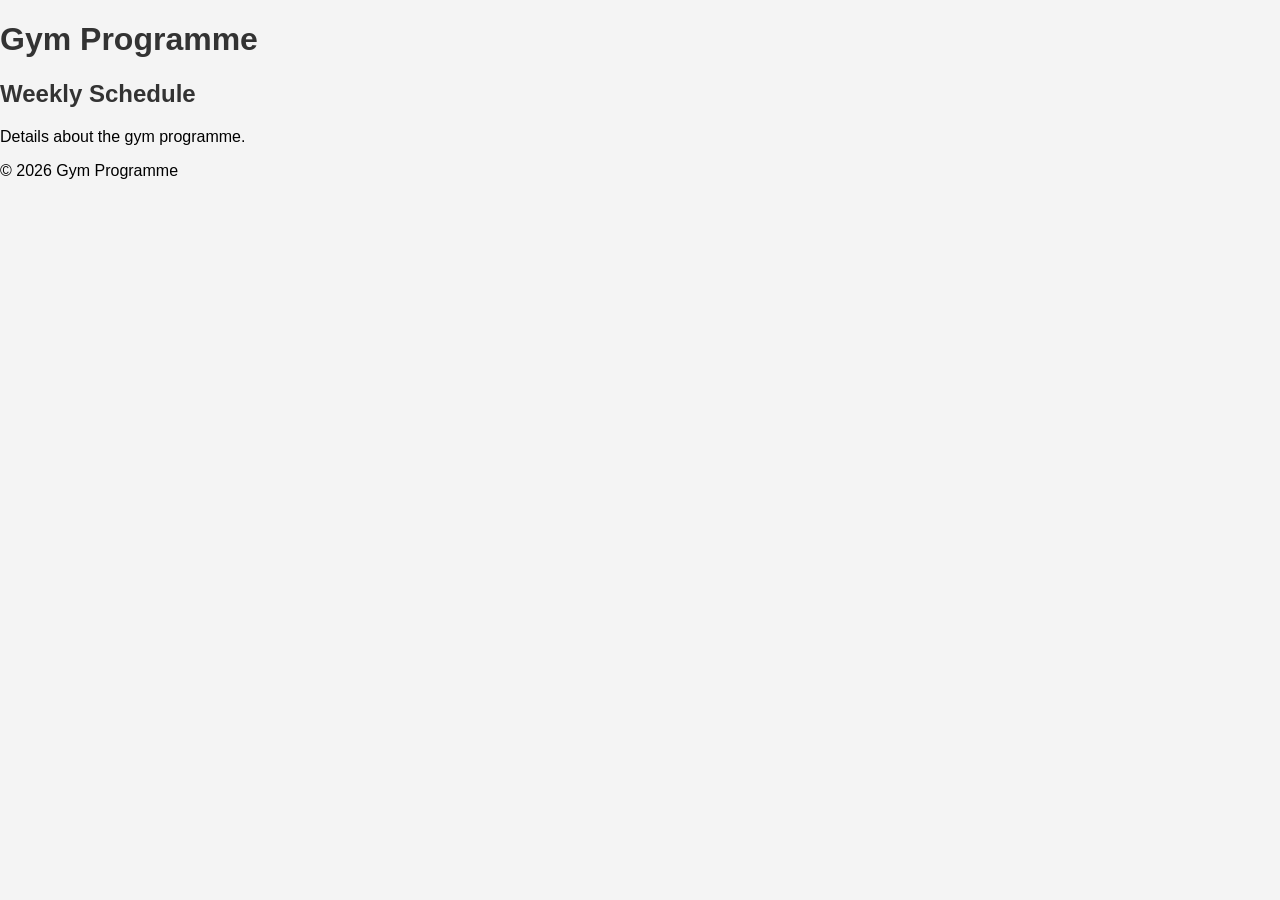
==== gym/index.html @ 6e9e3aa2 "Initial commit: GitHub Pages scaffold with project structure" ====
<!DOCTYPE html>
<html lang="en">
<head>
    <meta charset="UTF-8">
    <meta name="viewport" content="width=device-width, initial-scale=1.0">
    <link rel="stylesheet" href="../assets/shared.css">
    <title>Gym Programme</title>
</head>
<body>
    <header>
        <h1>Gym Programme</h1>
    </header>
    <main>
        <section>
            <h2>Weekly Schedule</h2>
            <p>Details about the gym programme.</p>
        </section>
    </main>
    <footer>
        <p>© 2026 Gym Programme</p>
    </footer>
</body>
</html>
---- assets/shared.css ----
/* Shared Styles */
body {
    font-family: Arial, sans-serif;
    margin: 0;
    padding: 0;
    background-color: #f4f4f4;
}

h1, h2 {
    color: #333;
}

.gallery {
    display: flex;
    flex-wrap: wrap;
}
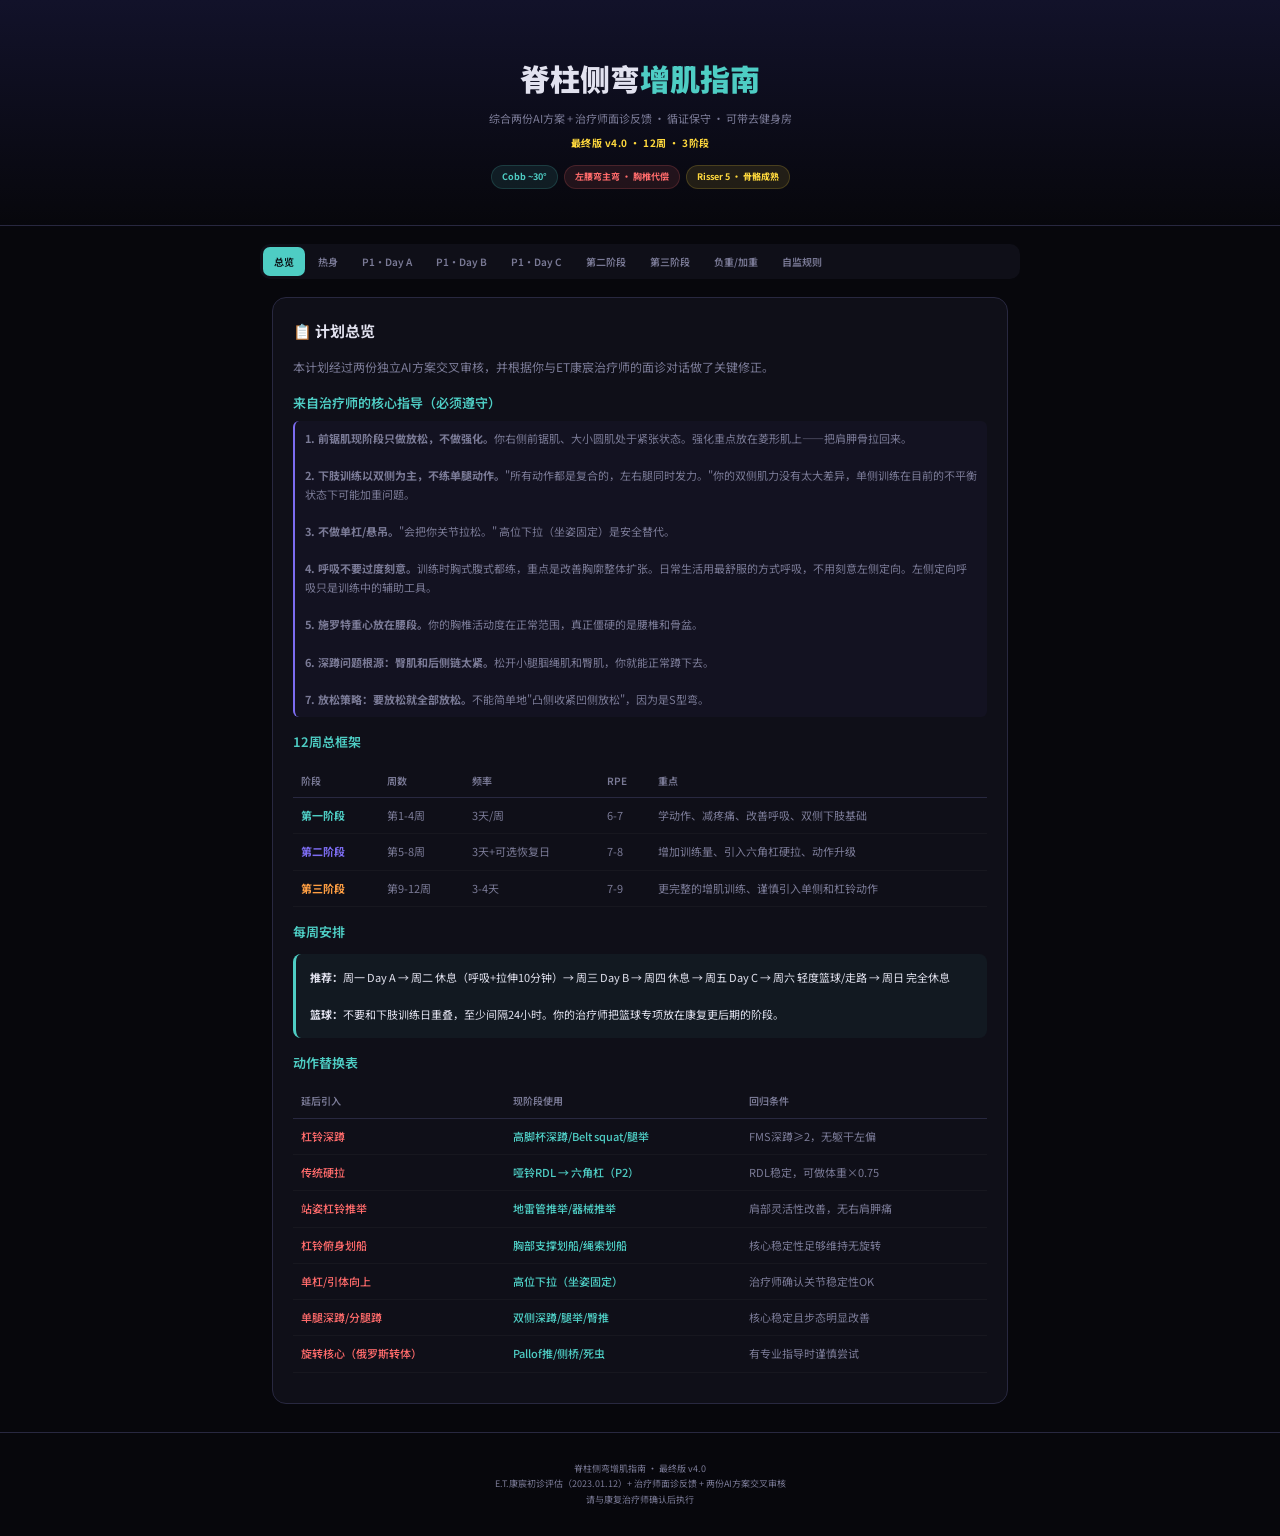
==== commit 80e1b078: "feat: gym and tokyo love story page" ====
--- a/gym/index.html
+++ b/gym/index.html
@@ -1,23 +1,868 @@
 <!DOCTYPE html>
-<html lang="en">
+<html lang="zh-CN">
 <head>
-    <meta charset="UTF-8">
-    <meta name="viewport" content="width=device-width, initial-scale=1.0">
-    <link rel="stylesheet" href="../assets/shared.css">
-    <title>Gym Programme</title>
+<meta charset="UTF-8">
+<meta name="viewport" content="width=device-width, initial-scale=1.0, user-scalable=yes">
+<title>脊柱侧弯增肌指南 v4</title>
+<style>
+@import url('https://fonts.googleapis.com/css2?family=Noto+Sans+SC:wght@300;400;500;600;700;900&family=JetBrains+Mono:wght@400;700&display=swap');
+:root{--bg:#07070c;--s1:#0f0f18;--s2:#171724;--s3:#1e1e30;--bd:#282840;--tx:#e2e2ef;--dm:#7a7a96;--ac:#4ecdc4;--r:#ff6b6b;--y:#ffd93d;--p:#7c6cf0;--o:#ff9f43;--g:#2ecc71}
+*{margin:0;padding:0;box-sizing:border-box}
+body{font-family:'Noto Sans SC',sans-serif;background:var(--bg);color:var(--tx);line-height:1.75;-webkit-text-size-adjust:100%}
+/* hero */
+.hero{padding:52px 20px 36px;text-align:center;background:linear-gradient(180deg,#12122a,var(--bg));border-bottom:1px solid var(--bd)}
+.hero h1{font-size:clamp(20px,5vw,30px);font-weight:900}.hero h1 em{font-style:normal;color:var(--ac)}
+.hero .sub{font-size:11px;color:var(--dm);margin-top:4px}
+.hero .ver{font-size:10px;color:var(--y);margin-top:6px;font-weight:700;letter-spacing:.5px}
+.brow{display:flex;justify-content:center;gap:6px;margin-top:14px;flex-wrap:wrap}
+.b{padding:3px 10px;border-radius:14px;font-size:9px;font-weight:700}
+.b.t{background:rgba(78,205,196,.1);color:var(--ac);border:1px solid rgba(78,205,196,.18)}
+.b.r{background:rgba(255,107,107,.1);color:var(--r);border:1px solid rgba(255,107,107,.18)}
+.b.y{background:rgba(255,217,61,.1);color:var(--y);border:1px solid rgba(255,217,61,.18)}
+/* nav */
+.nav{display:flex;overflow-x:auto;background:var(--s1);border-radius:10px;padding:3px;margin:18px auto;max-width:760px;gap:2px;-webkit-overflow-scrolling:touch}
+.nav::-webkit-scrollbar{display:none}
+.nb{flex-shrink:0;padding:7px 11px;border:none;background:0;color:var(--dm);font-family:inherit;font-size:10px;font-weight:600;cursor:pointer;border-radius:7px;transition:.15s;white-space:nowrap}
+.nb:hover{color:var(--tx)}.nb.on{background:var(--ac);color:var(--bg)}
+.tp{display:none}.tp.on{display:block}
+.ct{max-width:760px;margin:0 auto;padding:0 12px}
+/* card */
+.cd{background:var(--s1);border:1px solid var(--bd);border-radius:14px;padding:20px;margin-bottom:14px}
+.cd h2{font-size:15px;font-weight:700;margin-bottom:12px;display:flex;align-items:center;gap:6px}
+.cd h3{font-size:13px;font-weight:600;color:var(--ac);margin:14px 0 6px}
+.cd p,.cd li{font-size:12px;color:var(--dm);line-height:1.8}
+.cd ul{padding-left:18px}.cd li{margin-bottom:4px}
+/* exercise */
+.ex{background:var(--s2);border:1px solid var(--bd);border-radius:10px;padding:14px;margin-bottom:10px}
+.ex:hover{border-color:rgba(78,205,196,.25)}
+.et{display:flex;justify-content:space-between;align-items:flex-start;gap:8px}
+.en{font-size:13px;font-weight:700;color:var(--tx)}
+.er{font-family:'JetBrains Mono',monospace;font-size:10px;color:var(--ac);white-space:nowrap;flex-shrink:0}
+.em{display:flex;gap:6px;margin-top:5px;flex-wrap:wrap}
+.mp{font-size:8px;padding:2px 6px;border-radius:4px;font-weight:700}
+.mp.rest{background:rgba(255,159,67,.1);color:var(--o)}
+.mp.tempo{background:rgba(124,108,240,.1);color:var(--p)}
+.mp.tag{background:rgba(78,205,196,.08);color:var(--ac)}
+.mp.rpe{background:rgba(46,204,113,.1);color:var(--g)}
+.mp.warn{background:rgba(255,107,107,.08);color:var(--r)}
+.eh{margin-top:8px;font-size:11px;color:var(--dm);line-height:1.75}
+.eh strong{color:var(--tx);font-weight:600}
+.cue{margin-top:6px;padding:8px 10px;background:rgba(78,205,196,.04);border-radius:6px;font-size:11px;color:var(--dm);line-height:1.7;border-left:2px solid var(--ac)}
+.stop{margin-top:6px;padding:8px 10px;background:rgba(255,107,107,.04);border-radius:6px;font-size:11px;color:var(--dm);line-height:1.7;border-left:2px solid var(--r)}
+.therapist{margin-top:6px;padding:8px 10px;background:rgba(124,108,240,.04);border-radius:6px;font-size:11px;color:var(--dm);line-height:1.7;border-left:2px solid var(--p)}
+/* callout */
+.co{padding:14px;border-radius:8px;margin:10px 0;font-size:11px;line-height:1.7}
+.co.i{background:rgba(78,205,196,.05);border-left:3px solid var(--ac)}
+.co.w{background:rgba(255,107,107,.05);border-left:3px solid var(--r)}
+.co.t{background:rgba(255,217,61,.05);border-left:3px solid var(--y)}
+.co.f{background:rgba(124,108,240,.05);border-left:3px solid var(--p)}
+.co strong{color:var(--tx)}
+/* phase pill */
+.ph{display:inline-block;padding:3px 10px;border-radius:5px;font-size:9px;font-weight:700;margin-bottom:8px}
+.ph.p1{background:rgba(78,205,196,.1);color:var(--ac)}
+.ph.p2{background:rgba(124,108,240,.1);color:var(--p)}
+.ph.p3{background:rgba(255,159,67,.1);color:var(--o)}
+/* section divider */
+.sd{font-size:10px;font-weight:700;padding:6px 0 2px;letter-spacing:.5px}
+.sd.warm{color:var(--y)}.sd.work{color:var(--ac)}.sd.core{color:var(--p)}.sd.cool{color:var(--dm)}
+/* day accordion */
+.dh{display:flex;align-items:center;justify-content:space-between;padding:12px 16px;background:var(--s2);border:1px solid var(--bd);border-radius:10px;cursor:pointer;transition:.15s;user-select:none;margin-bottom:6px}
+.dh:hover{border-color:var(--ac)}
+.dh h3{margin:0;font-size:13px;font-weight:700;color:var(--tx)}
+.dh .ft{font-size:10px;color:var(--ac)}
+.dh .ch{transition:transform .15s;color:var(--dm);font-size:14px}
+.dh.op .ch{transform:rotate(180deg)}
+.de{display:none;padding:4px 0 0}.de.op{display:block}
+/* img ref */
+.imgref{display:flex;gap:8px;margin:8px 0;overflow-x:auto;-webkit-overflow-scrolling:touch}
+.imgref::-webkit-scrollbar{display:none}
+.imgref img{height:120px;border-radius:6px;border:1px solid var(--bd);flex-shrink:0}
+/* table */
+.stbl{width:100%;border-collapse:collapse;margin:10px 0;font-size:11px}
+.stbl th{text-align:left;padding:8px;font-weight:600;font-size:10px;color:var(--dm);border-bottom:1px solid var(--bd)}
+.stbl td{padding:8px;border-bottom:1px solid rgba(255,255,255,.03);color:var(--dm)}
+.stbl .av{color:var(--r);font-weight:500}.stbl .sf{color:var(--ac);font-weight:500}
+/* footer */
+.foot{text-align:center;padding:28px 16px;color:var(--dm);font-size:9px;border-top:1px solid var(--bd);margin-top:28px}
+@media(max-width:420px){.et{flex-direction:column;gap:3px}.er{align-self:flex-start}}
+</style>
 </head>
 <body>
-    <header>
-        <h1>Gym Programme</h1>
-    </header>
-    <main>
-        <section>
-            <h2>Weekly Schedule</h2>
-            <p>Details about the gym programme.</p>
-        </section>
-    </main>
-    <footer>
-        <p>© 2026 Gym Programme</p>
-    </footer>
+
+<div class="hero">
+  <h1>脊柱侧弯<em>增肌指南</em></h1>
+  <div class="sub">综合两份AI方案 + 治疗师面诊反馈 · 循证保守 · 可带去健身房</div>
+  <div class="ver">最终版 v4.0 · 12周 · 3阶段</div>
+  <div class="brow">
+    <span class="b t">Cobb ~30°</span>
+    <span class="b r">左腰弯主弯 · 胸椎代偿</span>
+    <span class="b y">Risser 5 · 骨骼成熟</span>
+  </div>
+</div>
+
+<div class="nav">
+  <button class="nb on" data-t="overview">总览</button>
+  <button class="nb" data-t="warmup">热身</button>
+  <button class="nb" data-t="p1a">P1·Day A</button>
+  <button class="nb" data-t="p1b">P1·Day B</button>
+  <button class="nb" data-t="p1c">P1·Day C</button>
+  <button class="nb" data-t="p2">第二阶段</button>
+  <button class="nb" data-t="p3">第三阶段</button>
+  <button class="nb" data-t="load">负重/加重</button>
+  <button class="nb" data-t="rules">自监规则</button>
+</div>
+
+<!-- ========== 总览 ========== -->
+<div class="tp on" id="t-overview">
+<div class="ct">
+  <div class="cd">
+    <h2>📋 计划总览</h2>
+    <p>本计划经过两份独立AI方案交叉审核，并根据你与ET康宸治疗师的面诊对话做了关键修正。</p>
+
+    <h3>来自治疗师的核心指导（必须遵守）</h3>
+    <div class="therapist">
+      <strong>1. 前锯肌现阶段只做放松，不做强化。</strong>你右侧前锯肌、大小圆肌处于紧张状态。强化重点放在菱形肌上——把肩胛骨拉回来。<br><br>
+      <strong>2. 下肢训练以双侧为主，不练单腿动作。</strong>"所有动作都是复合的，左右腿同时发力。"你的双侧肌力没有太大差异，单侧训练在目前的不平衡状态下可能加重问题。<br><br>
+      <strong>3. 不做单杠/悬吊。</strong>"会把你关节拉松。" 高位下拉（坐姿固定）是安全替代。<br><br>
+      <strong>4. 呼吸不要过度刻意。</strong>训练时胸式腹式都练，重点是改善胸廓整体扩张。日常生活用最舒服的方式呼吸，不用刻意左侧定向。左侧定向呼吸只是训练中的辅助工具。<br><br>
+      <strong>5. 施罗特重心放在腰段。</strong>你的胸椎活动度在正常范围，真正僵硬的是腰椎和骨盆。<br><br>
+      <strong>6. 深蹲问题根源：臀肌和后侧链太紧。</strong>松开小腿腘绳肌和臀肌，你就能正常蹲下去。<br><br>
+      <strong>7. 放松策略：要放松就全部放松。</strong>不能简单地"凸侧收紧凹侧放松"，因为是S型弯。
+    </div>
+
+    <h3>12周总框架</h3>
+    <table class="stbl">
+      <tr><th>阶段</th><th>周数</th><th>频率</th><th>RPE</th><th>重点</th></tr>
+      <tr><td><strong style="color:var(--ac)">第一阶段</strong></td><td>第1-4周</td><td>3天/周</td><td>6-7</td><td>学动作、减疼痛、改善呼吸、双侧下肢基础</td></tr>
+      <tr><td><strong style="color:var(--p)">第二阶段</strong></td><td>第5-8周</td><td>3天+可选恢复日</td><td>7-8</td><td>增加训练量、引入六角杠硬拉、动作升级</td></tr>
+      <tr><td><strong style="color:var(--o)">第三阶段</strong></td><td>第9-12周</td><td>3-4天</td><td>7-9</td><td>更完整的增肌训练、谨慎引入单侧和杠铃动作</td></tr>
+    </table>
+
+    <h3>每周安排</h3>
+    <div class="co i">
+      <strong>推荐：</strong>周一 Day A → 周二 休息（呼吸+拉伸10分钟）→ 周三 Day B → 周四 休息 → 周五 Day C → 周六 轻度篮球/走路 → 周日 完全休息<br><br>
+      <strong>篮球：</strong>不要和下肢训练日重叠，至少间隔24小时。你的治疗师把篮球专项放在康复更后期的阶段。
+    </div>
+
+    <h3>动作替换表</h3>
+    <table class="stbl">
+      <tr><th>延后引入</th><th>现阶段使用</th><th>回归条件</th></tr>
+      <tr><td class="av">杠铃深蹲</td><td class="sf">高脚杯深蹲/Belt squat/腿举</td><td>FMS深蹲≥2，无躯干左偏</td></tr>
+      <tr><td class="av">传统硬拉</td><td class="sf">哑铃RDL → 六角杠（P2）</td><td>RDL稳定，可做体重×0.75</td></tr>
+      <tr><td class="av">站姿杠铃推举</td><td class="sf">地雷管推举/器械推举</td><td>肩部灵活性改善，无右肩胛痛</td></tr>
+      <tr><td class="av">杠铃俯身划船</td><td class="sf">胸部支撑划船/绳索划船</td><td>核心稳定性足够维持无旋转</td></tr>
+      <tr><td class="av">单杠/引体向上</td><td class="sf">高位下拉（坐姿固定）</td><td>治疗师确认关节稳定性OK</td></tr>
+      <tr><td class="av">单腿深蹲/分腿蹲</td><td class="sf">双侧深蹲/腿举/臀推</td><td>核心稳定且步态明显改善</td></tr>
+      <tr><td class="av">旋转核心（俄罗斯转体）</td><td class="sf">Pallof推/侧桥/死虫</td><td>有专业指导时谨慎尝试</td></tr>
+    </table>
+  </div>
+</div>
+</div>
+
+<!-- ========== 热身 ========== -->
+<div class="tp" id="t-warmup">
+<div class="ct">
+  <div class="cd">
+    <h2>🔥 标准热身流程（每次训练前，12-15分钟）</h2>
+
+    <div class="sd warm">A · 放松（3-4分钟）——治疗师强调"先松再练"</div>
+
+    <div class="ex">
+      <div class="et"><span class="en">泡沫轴放松：右侧胸廓背面</span><span class="er">60-90秒</span></div>
+      <div class="eh">侧卧或半趴，泡沫轴放在右侧肩胛骨内缘区域，缓慢滚动。覆盖菱形肌、肩胛提肌区域。<strong>治疗师指导：右侧菱形肌先放松，松完再练。</strong></div>
+    </div>
+    <div class="ex">
+      <div class="et"><span class="en">泡沫轴/网球放松：臀肌 + 小腿</span><span class="er">每侧60秒</span></div>
+      <div class="eh"><strong>治疗师原话：</strong>"你屁股特别紧，你把小腿腘绳肌屁股一松，你正常就能蹲下去。" 臀肌用泡沫轴或网球坐着滚。小腿后侧用泡沫轴滚。下肢训练日多花时间。</div>
+    </div>
+
+    <div class="sd warm">B · 呼吸（2-3分钟）</div>
+
+    <div class="ex">
+      <div class="et"><span class="en">胸廓扩张呼吸练习</span><span class="er">6-8次 × 1组</span></div>
+      <div class="eh">
+        <strong>姿势：</strong>右侧卧或仰卧均可。<br>
+        <strong>方法：</strong>鼻吸4秒 → 保持2秒 → 嘴缩唇呼气6秒<br>
+        <strong>重点：</strong>吸气时感受<strong>整个胸廓扩张</strong>——前后和左右都要撑开。你有平背，纵向（前后）和横向扩张都不够。可以同时把注意力放在左侧肋骨，但<strong>不要过度执着于只吸左侧</strong>。
+      </div>
+      <div class="therapist">
+        <strong>治疗师指导：</strong>"胸式腹式你都练一练…你的胸廓扩张、腹横肌膈肌训练真的都很重要。""日常用最舒服的方式呼吸，不用刻意。""最终目的是让你呼吸时不出现气短或不舒服。"
+      </div>
+    </div>
+
+    <div class="sd warm">C · 活动度（4分钟）</div>
+
+    <div class="ex">
+      <div class="et"><span class="en">猫驼式</span><span class="er">8次</span></div>
+      <div class="eh">四足位。吸气塌腰抬头（牛式），呼气拱背低头（猫式）。每个位置停1秒。</div>
+    </div>
+    <div class="ex">
+      <div class="et"><span class="en">四足前后摇摆（Quadruped Rock-back）</span><span class="er">8次</span></div>
+      <div class="eh">四足位，臀部缓慢向后坐向脚跟。感受腰椎和髋部拉伸。回来时保持脊柱中立。</div>
+    </div>
+    <div class="ex">
+      <div class="et"><span class="en">胸椎旋转（翻书式）</span><span class="er">每侧6次</span></div>
+      <div class="eh">侧卧屈膝90°叠放。上方手臂向对侧打开，眼睛跟手走。<strong>保持骨盆不动。</strong>你的治疗师康复方案里有"侧卧胸椎旋转激活"和"四肢跪位胸椎旋转+肩胛骨"。</div>
+    </div>
+    <div class="ex">
+      <div class="et"><span class="en">90/90 髋部转换</span><span class="er">每侧6次</span></div>
+      <div class="eh">坐地双腿各成90°。缓慢将双膝倒向另一侧。躯干尽量直立。<strong>治疗师：你的腰椎和骨盆比胸椎更僵硬，多花时间在这里。</strong></div>
+    </div>
+    <div class="ex">
+      <div class="et"><span class="en">小腿拉伸（弓步靠墙）</span><span class="er">每侧30-45秒</span></div>
+      <div class="eh">后脚跟踩地，前腿微弓。你的FMS显示足跟离地，这个拉伸直接针对根源问题。</div>
+    </div>
+    <div class="ex">
+      <div class="et"><span class="en">腘绳肌动态拉伸</span><span class="er">每侧8次</span></div>
+      <div class="eh">直腿前踢至舒适高度，不弹震。你的评估报告写了"双下肢后群肌肉僵硬"。</div>
+    </div>
+
+    <div class="sd warm">D · 激活（4-5分钟）</div>
+
+    <div class="ex">
+      <div class="et"><span class="en">弹力带 T-Y-W 组合</span><span class="er">各8次</span></div>
+      <div class="eh">
+        <strong>T（中斜方肌水平后缩）：</strong>俯卧或站立，双臂侧平举，拇指朝上，向后挤压肩胛骨。<br>
+        <strong>Y（下斜方肌）：</strong>双臂举成Y形（向上45°），拇指朝上，向后收缩。<br>
+        <strong>W（菱形肌+中下斜方肌）：</strong>双肘弯曲，向后向下拉成W形。<br><br>
+        <strong>你的治疗师康复方案里有"T字后缩、Y字后缩、坐位弹力带W字后缩/下拉"——这里全部覆盖。</strong>重点是菱形肌强化（治疗师指示的首要强化目标）。
+      </div>
+    </div>
+    <div class="ex">
+      <div class="et"><span class="en">弹力带 L 外旋</span><span class="er">12次</span></div>
+      <div class="eh">大臂贴体侧，肘弯90°，向外旋转前臂。轻阻力。肩袖激活。</div>
+    </div>
+    <div class="ex">
+      <div class="et"><span class="en">四足支撑肩胛骨后缩练习</span><span class="er">10次</span></div>
+      <div class="eh">四足位，手臂伸直。让肩胛骨之间"夹紧"（后缩），然后放松让胸部下沉（前伸）。<strong>重点放在后缩阶段</strong>——挤压肩胛骨中间，保持2秒。这是你治疗师方案里的"四点支撑位肩胛骨前伸后缩练习"。</div>
+      <div class="therapist"><strong>治疗师指导：</strong>强化的重点是菱形肌（把肩胛骨拉回来）。前锯肌现阶段只需放松，不做专门强化。</div>
+    </div>
+    <div class="ex">
+      <div class="et"><span class="en">臀桥</span><span class="er">12次</span></div>
+      <div class="eh">仰卧屈膝，脚与髋同宽。顶峰停1秒，挤压臀肌。肋骨不外翻。</div>
+    </div>
+    <div class="ex">
+      <div class="et"><span class="en">蚌式开合 + 螃蟹步</span><span class="er">蚌式每侧8次 + 螃蟹步6步×2趟</span></div>
+      <div class="eh">蚌式：侧卧屈膝，脚跟不分开，上膝外开。臀中肌激活。可加弹力带。<br>螃蟹步：站立微蹲，弹力带套在膝盖上方，侧向走步。<strong>你的治疗师康复方案里有"螃蟹侧走"。</strong></div>
+    </div>
+
+    <div class="co t">
+      <strong>热身组协议（正式动作开始前）：</strong><br>每个正式动作的第一组前，做1-2组热身递增：正式重量的40%×8次 → 60%×5次 → 然后开始正式组。不要冷启动。
+    </div>
+  </div>
+</div>
+</div>
+
+<!-- ========== P1 Day A ========== -->
+<div class="tp" id="t-p1a">
+<div class="ct">
+  <div class="cd">
+    <span class="ph p1">第一阶段 · 第1-4周</span>
+    <h2>🦵 Day A — 下肢 + 拉类</h2>
+    <p>6个动作（含核心）。预计50-60分钟含热身。<strong>全部双侧下肢动作。</strong></p>
+
+    <div class="ex">
+      <div class="et"><span class="en">① 高脚杯深蹲到箱 / Belt squat</span><span class="er">3 × 8-10</span></div>
+      <div class="em">
+        <span class="mp rest">休息 90秒</span><span class="mp tempo">节奏 3-1-2</span><span class="mp rpe">RPE 6-7</span>
+      </div>
+      <div class="eh">
+        <strong>Belt squat优先</strong>（零脊柱压缩）。没有就做高脚杯深蹲。<br><br>
+        <strong>高脚杯深蹲到箱：</strong><br>
+        1. 双手托住哑铃上端贴近胸口，手肘指向下方<br>
+        2. 站距略宽于肩，脚尖外开15-30°<br>
+        3. 箱子/凳子高度 = 大腿与地面平行<br>
+        4. <strong>吸气支撑：</strong>鼻子吸气，气进腹部+两侧+后方，腹部"撑开一圈"<br>
+        5. <strong>下降3秒：</strong>臀部向后向下坐，膝盖跟脚尖方向推<br>
+        6. <strong>触箱停1秒：</strong>轻触箱面，不要完全坐下卸力<br>
+        7. <strong>上升2秒：</strong>脚掌三点（大脚趾球、小脚趾球、脚跟）均匀推地<br>
+        8. 站直后呼气
+      </div>
+      <div class="cue">
+        <strong>关键提示：</strong><br>
+        • 脚跟一抬就减重量或垫5mm脚跟楔块<br>
+        • 镜子检查：躯干有没有向左偏/旋转<br>
+        • "肋骨叠在骨盆上"——不要为了深度而腰部过凸<br>
+        • 治疗师说你臀肌太紧导致必须外扒才能蹲——<strong>热身里的臀肌放松别跳过</strong>
+      </div>
+      <div class="stop"><strong>停止信号：</strong>左腰锐痛、膝盖内扣无法纠正、脚跟持续抬起</div>
+    </div>
+
+    <div class="ex">
+      <div class="et"><span class="en">② 哑铃罗马尼亚硬拉 (RDL)</span><span class="er">3 × 8-10</span></div>
+      <div class="em"><span class="mp rest">休息 90秒</span><span class="mp tempo">节奏 3-0-2</span><span class="mp rpe">RPE 6-7</span></div>
+      <div class="eh">
+        1. 双手各持哑铃，自然下垂于大腿前<br>
+        2. 站距与肩同宽，膝盖<strong>微屈但固定</strong><br>
+        3. <strong>吸气支撑</strong><br>
+        4. <strong>下降3秒：</strong>臀部向<strong>后</strong>推，哑铃沿大腿前滑下<br>
+        5. 下到腘绳肌有明显拉伸感即可<strong>（不必碰地）</strong><br>
+        6. <strong>上升2秒：</strong>臀肌和腘绳肌收缩，骨盆推回来<br>
+        7. 站直时挤压臀肌1秒
+      </div>
+      <div class="cue">
+        • 背保持"长"——头到尾骨一条直线<br>
+        • 不要耸肩<br>
+        • 哑铃紧贴大腿滑，不飘离身体
+      </div>
+    </div>
+
+    <div class="ex">
+      <div class="et"><span class="en">③ 胸部支撑哑铃划船</span><span class="er">3 × 8-12 <span style="color:var(--p)">+ 右侧补强1×12-15</span></span></div>
+      <div class="em"><span class="mp rest">休息 75秒</span><span class="mp tempo">节奏 2-1-2</span><span class="mp rpe">RPE 7</span><span class="mp tag">菱形肌重点</span></div>
+      <div class="eh">
+        1. 上斜凳设30-45°，胸口趴在凳面上，双脚踩地<br>
+        2. 双手各持哑铃自然下垂<br>
+        3. <strong>上拉2秒：</strong>先让肩胛骨"收回并下沉"（菱形肌发力），然后肘部向后拉<br>
+        4. <strong>顶峰停1秒：</strong>挤压中背/肩胛骨之间<br>
+        5. <strong>下放2秒：</strong>控制回到起点<br><br>
+        <strong>右侧补强：</strong>3组做完后，右手单独再做1组（比正式组轻20-30%），12-15次。针对右侧菱形肌/中下斜方肌的有限非对称策略。
+      </div>
+      <div class="therapist"><strong>治疗师指导：</strong>"你主要强化的是菱形肌…把肩胛骨拉回来。""胸托划船比俯身划船更适合你——减少躯干稳定需求。"</div>
+    </div>
+
+    <div class="ex">
+      <div class="et"><span class="en">④ 对握高位下拉</span><span class="er">3 × 10-12</span></div>
+      <div class="em"><span class="mp rest">休息 75秒</span><span class="mp tempo">节奏 2-1-3</span><span class="mp rpe">RPE 7</span><span class="mp tag">替代引体/单杠</span></div>
+      <div class="eh">
+        1. 对握（掌心相对）把手，坐稳，大腿固定<br>
+        2. <strong>下拉2秒：</strong>肘向下向后，拉到上胸/锁骨<br>
+        3. <strong>顶峰停1秒</strong><br>
+        4. <strong>回放3秒：</strong>慢慢回到顶部，感受背阔肌拉伸<br><br>
+        不要身体后仰甩重量。对握减少肩部内旋应力。
+      </div>
+      <div class="therapist"><strong>治疗师指导：</strong>"不要做单杠，因为会把你关节拉松。" 高位下拉是安全替代。</div>
+    </div>
+
+    <div class="sd core">核心训练（抗旋转+抗侧屈）</div>
+
+    <div class="ex">
+      <div class="et"><span class="en">⑤ 死虫式 (Dead Bug)</span><span class="er">3 × 每侧6-8</span></div>
+      <div class="em"><span class="mp rest">休息 60秒</span><span class="mp tempo">节奏 3-1-3</span></div>
+      <div class="eh">
+        1. 仰卧，双臂指向天花板，双腿抬起屈膝90°<br>
+        2. <strong>下背紧贴地面</strong>——全程不能拱起<br>
+        3. <strong>伸展3秒：</strong>右臂向头后伸 + 左腿向前伸（对角线）<br>
+        4. <strong>停1秒</strong><br>
+        5. <strong>回收3秒</strong><br>
+        6. 换对侧。腰一拱就缩小动作范围。
+      </div>
+    </div>
+
+    <div class="ex">
+      <div class="et"><span class="en">⑥ 侧桥</span><span class="er">左3×25-30秒 / 右3×20-25秒</span></div>
+      <div class="em"><span class="mp rest">休息 45秒</span><span class="mp tag">有限非对称</span></div>
+      <div class="eh">
+        前臂撑地，肘在肩正下方。抬起骨盆，身体成一直线。保持呼吸。<br>
+        左侧（凸侧）略长于右侧——这是仅保留的有限非对称策略之一。<br>
+        <strong>退阶：</strong>膝盖着地版。
+      </div>
+    </div>
+
+    <div class="sd cool">收尾（3分钟）</div>
+    <div class="ex">
+      <div class="et"><span class="en">婴儿式减压呼吸</span><span class="er">6-8次慢呼吸</span></div>
+      <div class="eh">手臂前伸，臀部坐向脚跟。感受整个背部扩张。每次吸气想象胸廓前后左右都在撑开。</div>
+    </div>
+  </div>
+</div>
+</div>
+
+<!-- ========== P1 Day B ========== -->
+<div class="tp" id="t-p1b">
+<div class="ct">
+  <div class="cd">
+    <span class="ph p1">第一阶段 · 第1-4周</span>
+    <h2>💪 Day B — 推类 + 臀部</h2>
+    <p>7个动作（含核心和手臂超级组）。预计50-60分钟。</p>
+
+    <div class="ex">
+      <div class="et"><span class="en">① 臀推 (Hip Thrust)</span><span class="er">3 × 8-10</span></div>
+      <div class="em"><span class="mp rest">休息 90秒</span><span class="mp tempo">节奏 2-2-2</span><span class="mp rpe">RPE 6-7</span></div>
+      <div class="eh">
+        1. 上背靠凳边，杠铃/哑铃放在髋折痕处（用垫子）<br>
+        2. 双脚与肩同宽，小腿在顶峰时垂直<br>
+        3. <strong>上推2秒 → 顶峰停2秒（挤压臀肌）→ 下放2秒</strong><br>
+        4. <strong>肋骨保持下沉！</strong>不要用腰椎过伸来"顶"
+      </div>
+      <div class="cue">顶峰时看你的腰——如果过度拱起说明臀肌没发力，是腰在借力。降重量。</div>
+    </div>
+
+    <div class="ex">
+      <div class="et"><span class="en">② 腿举（中等重量）</span><span class="er">3 × 10-12</span></div>
+      <div class="em"><span class="mp rest">休息 90秒</span><span class="mp tempo">节奏 3-0-2</span><span class="mp rpe">RPE 7</span></div>
+      <div class="eh">
+        脚与肩同宽放踏板中间偏上。<strong>下降3秒</strong>控制平台，膝盖接近90°。<strong>推起2秒</strong>不锁死膝盖。<br>
+        <strong>关键：</strong>全程腰椎贴住靠背。骨盆开始"卷起"（下背离开靠背）就是下太深了。
+      </div>
+    </div>
+
+    <div class="ex">
+      <div class="et"><span class="en">③ 上斜哑铃卧推</span><span class="er">3 × 8-12</span></div>
+      <div class="em"><span class="mp rest">休息 90秒</span><span class="mp tempo">节奏 3-0-2</span><span class="mp rpe">RPE 7</span></div>
+      <div class="eh">
+        凳子30°上斜。肩胛骨自然贴凳。<strong>下降3秒</strong>哑铃到胸部两侧，肘约45°。<strong>推起2秒</strong>。<br>
+        哑铃允许两臂独立运动——适应你的肩胛不对称。注意两侧下降速度一致。
+      </div>
+    </div>
+
+    <div class="ex">
+      <div class="et"><span class="en">④ 半跪姿地雷管推举</span><span class="er">3 × 8-10 每侧</span></div>
+      <div class="em"><span class="mp rest">休息 75秒</span><span class="mp tempo">节奏 2-1-2</span><span class="mp rpe">RPE 6-7</span><span class="mp tag">替代站姿推举</span></div>
+      <div class="eh">
+        1. 杠铃一端插入地雷管底座或墙角<br>
+        2. 半跪姿（右腿前/左膝跪地），后方臀肌收紧<br>
+        3. 单手握杠铃端头于肩膀高度<br>
+        4. <strong>先收腹</strong>→<strong>推起2秒</strong>→<strong>顶峰停1秒</strong>→<strong>下放2秒</strong><br>
+        5. 做完一侧再换
+      </div>
+      <div class="stop">右肩胛区出现"深层酸痛"或VAS>3，立刻降重或停止。这一阶段<strong>不加坐姿单臂肩推</strong>——治疗师说先解决疼痛再加推举量。</div>
+    </div>
+
+    <div class="ex">
+      <div class="et"><span class="en">⑤ 面拉 (Face Pull)</span><span class="er">3 × 12-15</span></div>
+      <div class="em"><span class="mp rest">休息 60秒</span><span class="mp tempo">节奏 2-2-2</span><span class="mp rpe">RPE 7-8</span></div>
+      <div class="eh">
+        绳索设面部高度。<strong>拉2秒</strong>：肘向后向外打开，拉到耳朵两侧。<strong>顶峰2秒</strong>挤压。<strong>回放2秒</strong>。<br>
+        对抗你的肩内扣模式。每个训练日都可以做。
+      </div>
+    </div>
+
+    <div class="ex">
+      <div class="et"><span class="en">⑥ Pallof推（抗旋转）</span><span class="er">3 × 每侧10</span></div>
+      <div class="em"><span class="mp rest">休息 60秒</span><span class="mp tempo">推出2秒-停2秒-收回2秒</span><span class="mp tag">核心</span></div>
+      <div class="eh">
+        绳索设胸部高度，站在侧面。双手握把手于胸前。<strong>推出</strong>→<strong>保持</strong>（抵抗旋转拉力）→<strong>收回</strong>。<br>
+        治疗师强调胸椎旋转稳定性训练一定要练。
+      </div>
+    </div>
+
+    <div class="ex">
+      <div class="et"><span class="en">⑦ 绳索下压 + 哑铃弯举（超级组）</span><span class="er">各2 × 12-15</span></div>
+      <div class="em"><span class="mp rest">休息 60秒（两个做完算1轮）</span><span class="mp rpe">RPE 8</span></div>
+      <div class="eh">先做绳索下压，不休息接哑铃弯举，然后休息。重复2轮。孤立动作可以推得更接近力竭。</div>
+    </div>
+
+    <div class="co i"><strong>Day B 收尾：</strong>婴儿式 + 胸椎旋转各6次 + 3次胸廓扩张呼吸。</div>
+  </div>
+</div>
+</div>
+
+<!-- ========== P1 Day C ========== -->
+<div class="tp" id="t-p1c">
+<div class="ct">
+  <div class="cd">
+    <span class="ph p1">第一阶段 · 第1-4周</span>
+    <h2>🔄 Day C — 全身整合</h2>
+    <p>6个动作 + 有氧。预计55-65分钟。<strong>全部双侧动作。</strong></p>
+
+    <div class="ex">
+      <div class="et"><span class="en">① 腿举 或 Belt squat（不同于Day A的变体）</span><span class="er">3 × 10-12</span></div>
+      <div class="em"><span class="mp rest">休息 90秒</span><span class="mp tempo">节奏 3-0-2</span><span class="mp rpe">RPE 7</span></div>
+      <div class="eh">如果Day A做了高脚杯深蹲，这里换腿举。如果Day A做了Belt squat，这里可以做高脚杯深蹲。<strong>保持下肢训练变化性，但始终双侧。</strong></div>
+    </div>
+
+    <div class="ex">
+      <div class="et"><span class="en">② 坐姿腘绳肌弯举</span><span class="er">3 × 10-15</span></div>
+      <div class="em"><span class="mp rest">休息 60秒</span><span class="mp tempo">节奏 2-1-3</span><span class="mp rpe">RPE 8</span></div>
+      <div class="eh">器械动作，无脊柱负荷。<strong>下放3秒</strong>要慢——离心阶段对肌肉增长更有效。孤立动作可以推得更接近力竭。</div>
+    </div>
+
+    <div class="ex">
+      <div class="et"><span class="en">③ 器械胸推</span><span class="er">3 × 10-12</span></div>
+      <div class="em"><span class="mp rest">休息 75秒</span><span class="mp tempo">节奏 2-1-2</span><span class="mp rpe">RPE 7</span></div>
+      <div class="eh">固定轨道器械。减少稳定需求。调整座椅让把手在胸部中间水平。</div>
+    </div>
+
+    <div class="ex">
+      <div class="et"><span class="en">④ 坐姿绳索划船（带暂停）</span><span class="er">3 × 10-12 <span style="color:var(--p)">+ 右侧单臂补强1×12</span></span></div>
+      <div class="em"><span class="mp rest">休息 75秒</span><span class="mp tempo">节奏 2-1-2</span><span class="mp rpe">RPE 7</span><span class="mp tag">菱形肌重点</span></div>
+      <div class="eh">
+        双侧坐姿划船做完后，右手单臂再做1组轻泵感组。<br>
+        <strong>暂停划船：</strong>拉到顶端时停1秒，专注肩胛骨完全后缩。不要身体后仰借力。
+      </div>
+    </div>
+
+    <div class="ex">
+      <div class="et"><span class="en">⑤ 侧平举</span><span class="er">3 × 12-15</span></div>
+      <div class="em"><span class="mp rest">休息 45秒</span><span class="mp tempo">节奏 2-1-3</span><span class="mp rpe">RPE 8</span></div>
+      <div class="eh">轻重量。举到肩膀高度，小指微高于大拇指。<strong>下放3秒</strong>要慢。</div>
+    </div>
+
+    <div class="ex">
+      <div class="et"><span class="en">⑥ 鸟狗式 (Bird-Dog)</span><span class="er">3 × 每侧6-8</span></div>
+      <div class="em"><span class="mp rest">休息 45秒</span><span class="mp tempo">伸出3秒-停3秒-回3秒</span><span class="mp tag">核心</span></div>
+      <div class="eh">
+        四足位。同时伸出右手+左腿成一条直线。<strong>顶部保持3秒</strong>。骨盆始终水平——不旋转。<br>
+        这是治疗师强调的"四足归位"类核心训练——双侧同时参与。
+      </div>
+    </div>
+
+    <div class="ex">
+      <div class="et"><span class="en">🚴 有氧：自行车</span><span class="er">15-20分钟</span></div>
+      <div class="eh">轻到中等强度。能说话但略喘。和你康复报告第二/三阶段的心肺训练一致。</div>
+    </div>
+  </div>
+</div>
+</div>
+
+<!-- ========== 第二阶段 ========== -->
+<div class="tp" id="t-p2">
+<div class="ct">
+  <div class="cd">
+    <span class="ph p2">第二阶段 · 第5-8周</span>
+    <h2>📈 第二阶段：增长期</h2>
+
+    <div class="co f">
+      <strong>进入条件（全部满足）：</strong><br>
+      ✓ 训练中右肩胛疼痛 ≤ VAS 3/10<br>
+      ✓ 次日左腰无明显反弹痛<br>
+      ✓ 高脚杯深蹲脚跟基本能稳住<br>
+      ✓ 地雷管推举不诱发肩胛区"深层酸痛"<br>
+      ✓ 呼吸感觉不再"卡住"
+    </div>
+
+    <h3>训练量与强度调整</h3>
+    <p><strong>每肌群：</strong>8-12硬组/周（从6-10升上来）<br>
+    <strong>RPE：</strong>复合动作7-8，孤立动作8-9<br>
+    <strong>频率：</strong>3天为主 + 可选第4天恢复日</p>
+
+    <h3>Day A 升级（下肢+拉类）</h3>
+    <div class="ex">
+      <div class="et"><span class="en">① 深蹲升级</span><span class="er">4 × 8-10</span></div>
+      <div class="em"><span class="mp rest">休息 90-120秒</span><span class="mp rpe">RPE 7-8</span></div>
+      <div class="eh">高脚杯蹲 → <strong>Belt squat加重</strong> 或 <strong>前抱深蹲</strong>（如果可以保持直立）。增加到4组。</div>
+    </div>
+    <div class="ex">
+      <div class="et"><span class="en">② 铰链升级</span><span class="er">3 × 6-8</span></div>
+      <div class="em"><span class="mp rest">休息 120秒</span><span class="mp rpe">RPE 7-8</span><span class="mp tag">新动作</span></div>
+      <div class="eh">
+        如果前4周哑铃RDL非常稳定，可以尝试<strong>高把位六角杠硬拉</strong>。居中负荷，比传统硬拉更少旋转应力。<br>
+        <strong>操作：</strong>居中站位，双手握两侧高把手。髋铰链+膝微屈起身。脊柱保持中立。<br>
+        <strong>不是必须升级。</strong>如果不确定，继续哑铃RDL加重也完全可以。
+      </div>
+    </div>
+    <div class="ex">
+      <div class="et"><span class="en">③ 胸部支撑划船</span><span class="er">4 × 8-12 + 右侧补强1组</span></div>
+      <div class="eh">继续保留为主拉动作。增加到4组。继续菱形肌重点。</div>
+    </div>
+    <div class="ex">
+      <div class="et"><span class="en">④ 高位下拉</span><span class="er">3 × 8-12</span></div>
+      <div class="eh">可以尝试不同握距变化（宽握、对握交替）。</div>
+    </div>
+    <div class="ex">
+      <div class="et"><span class="en">⑤ 核心：死虫 + 侧桥</span></div>
+      <div class="eh">继续。如果死虫和侧桥都很稳了，可以加入<strong>平板支撑下交替抬手</strong>（你治疗师方案里有这个）作为进阶。</div>
+    </div>
+
+    <h3>Day B 升级（推类+臀部）</h3>
+    <div class="ex">
+      <div class="et"><span class="en">① 臀推</span><span class="er">4 × 8-10</span></div>
+      <div class="eh">增加到4组，加重。</div>
+    </div>
+    <div class="ex">
+      <div class="et"><span class="en">② 腿举</span><span class="er">3 × 10-12</span></div>
+      <div class="eh">加重。仍然双侧。</div>
+    </div>
+    <div class="ex">
+      <div class="et"><span class="en">③ 上斜哑铃卧推</span><span class="er">4 × 8-12</span></div>
+      <div class="eh">增加到4组。</div>
+    </div>
+    <div class="ex">
+      <div class="et"><span class="en">④ 地雷管推举</span><span class="er">3 × 8-10</span></div>
+      <div class="eh">继续。如果右肩胛疼痛长期VAS≤2，可以第5-6周尝试加入<strong>坐姿哑铃肩推2×10-12</strong>。</div>
+    </div>
+    <div class="ex">
+      <div class="et"><span class="en">⑤ 面拉</span><span class="er">3 × 12-20</span></div>
+      <div class="eh">加量。这个动作对你的肩部健康极其重要，可以每天都做。</div>
+    </div>
+    <div class="ex">
+      <div class="et"><span class="en">⑥ Pallof推 + 手臂超级组</span></div>
+      <div class="eh">核心和手臂同前。</div>
+    </div>
+
+    <h3>Day C 升级（全身）</h3>
+    <div class="ex">
+      <div class="et"><span class="en">① 深蹲变体</span><span class="er">3 × 8-10</span></div>
+      <div class="eh">和Day A用不同的深蹲变体。</div>
+    </div>
+    <div class="ex">
+      <div class="et"><span class="en">② 腘绳肌弯举</span><span class="er">3 × 10-15</span></div>
+    </div>
+    <div class="ex">
+      <div class="et"><span class="en">③ 器械胸推</span><span class="er">3 × 10-12</span></div>
+    </div>
+    <div class="ex">
+      <div class="et"><span class="en">④ 坐姿绳索划船 + 右侧补强</span><span class="er">3+1 × 10-12</span></div>
+    </div>
+    <div class="ex">
+      <div class="et"><span class="en">⑤ 侧平举</span><span class="er">3 × 12-20</span></div>
+    </div>
+    <div class="ex">
+      <div class="et"><span class="en">⑥ 鸟狗 或 屈膝平板</span></div>
+      <div class="eh">治疗师提到"屈膝平板"（四足位抬膝悬停）是很好的中立位核心训练。</div>
+    </div>
+    <div class="ex">
+      <div class="et"><span class="en">🚴 有氧</span><span class="er">15-20分钟</span></div>
+    </div>
+
+    <h3>可选第4天：恢复/泵感日（约30分钟）</h3>
+    <div class="ex">
+      <div class="eh">
+        • 自行车 15分钟（轻松）<br>
+        • 胸廓扩张呼吸 6次<br>
+        • 面拉 3×15<br>
+        • 弹力带T-Y-W 3×10<br>
+        • 蚌式+螃蟹步 3×12<br>
+        • 侧桥 2组<br>
+        • 弯举/臂屈伸 各2×15<br><br>
+        <strong>不是硬练</strong>，是促恢复+补小肌群。
+      </div>
+    </div>
+  </div>
+</div>
+</div>
+
+<!-- ========== 第三阶段 ========== -->
+<div class="tp" id="t-p3">
+<div class="ct">
+  <div class="cd">
+    <span class="ph p3">第三阶段 · 第9-12周</span>
+    <h2>🚀 第三阶段：过渡到更完整训练</h2>
+
+    <div class="co f">
+      <strong>进入条件：</strong><br>
+      ✓ 第二阶段全程右肩胛VAS ≤ 2/10<br>
+      ✓ 深蹲模式稳定（脚跟接触好、躯干无明显偏移）<br>
+      ✓ 六角杠硬拉（如果引入了）动作质量好<br>
+      ✓ 日常呼吸无明显气短
+    </div>
+
+    <p>频率可升至<strong>3-4天</strong>。训练开始更像"正常健身房增肌"，但仍然有筛选。</p>
+
+    <h3>可以逐步尝试加入的动作</h3>
+    <div class="ex">
+      <div class="et"><span class="en">前蹲到箱</span><span class="er">3 × 6-8</span></div>
+      <div class="em"><span class="mp rest">休息 120秒</span><span class="mp rpe">RPE 7-8</span></div>
+      <div class="eh">杠铃放在前三角肌/锁骨。箱子控制深度。比后蹲更迫使躯干直立。手腕灵活性不够可以交叉握。</div>
+    </div>
+    <div class="ex">
+      <div class="et"><span class="en">六角杠硬拉（加重/更多组数）</span><span class="er">4 × 5-6</span></div>
+      <div class="em"><span class="mp rest">休息 120秒</span><span class="mp rpe">RPE 8</span></div>
+    </div>
+    <div class="ex">
+      <div class="et"><span class="en">坐姿哑铃肩推</span><span class="er">3 × 8-10</span></div>
+      <div class="em"><span class="mp rest">休息 90秒</span><span class="mp rpe">RPE 7-8</span></div>
+    </div>
+    <div class="ex">
+      <div class="et"><span class="en">哑铃卧推（平板或上斜）</span><span class="er">4 × 8-12</span></div>
+      <div class="eh">如果第二阶段上斜卧推两侧感觉对称，可以增加平板卧推作为补充。</div>
+    </div>
+    <div class="ex">
+      <div class="et"><span class="en">轻度双侧 Farmer Walk</span><span class="er">3 × 40米</span></div>
+      <div class="eh"><strong>双手持重起步</strong>，不是单侧。肩膀保持水平，核心收紧。观察步态有无恶化。</div>
+    </div>
+    <div class="ex">
+      <div class="et"><span class="en">BOSU球/平衡垫弓箭步（治疗师方案）</span><span class="er">2 × 每侧8</span></div>
+      <div class="eh">你治疗师方案里有"BOSU球/平衡垫上弓箭步维持和弓箭步蹲起"。等稳定地面上的深蹲做得很干净后引入。</div>
+    </div>
+
+    <h3>可以谨慎尝试单侧下肢动作</h3>
+    <div class="co t">
+      <strong>条件：</strong>核心稳定且步态明显改善后，可以<strong>非常谨慎地</strong>引入保加利亚分腿蹲或台阶蹲。<br><br>
+      <strong>注意：</strong>你的治疗师说"不练单侧"指的是当前阶段。第三阶段如果前面8周的双侧训练让核心和步态都稳定了，可以在治疗师确认下尝试。从徒手或很轻的负重开始。
+    </div>
+
+    <h3>仍然不建议在12周内主打</h3>
+    <ul>
+      <li>大重量杠铃后蹲</li>
+      <li>传统硬拉从地面拉</li>
+      <li>站姿杠铃过头推举</li>
+      <li>大重量俯身杠铃划船</li>
+      <li>单杠/引体向上</li>
+      <li>爆发旋转类腹肌</li>
+      <li>很重的单侧手提箱行走</li>
+    </ul>
+
+    <h3>第三阶段参考4天分化</h3>
+    <table class="stbl">
+      <tr><th>天</th><th>内容</th><th>重点动作</th></tr>
+      <tr><td>上肢A（拉）</td><td>背 · 二头 · 后三角</td><td>胸托划船4×8-12、下拉3×8-12、面拉4×15-20、弯举3×10-15</td></tr>
+      <tr><td>下肢A</td><td>股四 · 臀 · 核心</td><td>前蹲/Belt squat 4×6-8、腿举3×10-12、臀推4×8-10、Pallof推3×10</td></tr>
+      <tr><td>上肢B（推）</td><td>胸 · 肩 · 三头</td><td>上斜哑铃推4×8-12、器械推3×10-12、地雷管/坐姿肩推3×8-10、侧平举3×15-20</td></tr>
+      <tr><td>下肢B</td><td>后侧链 · 核心 · 有氧</td><td>六角杠硬拉4×5-6、RDL 3×8-10、腘绳肌弯举3×10-15、Farmer Walk 3×40m、自行车15-20min</td></tr>
+    </table>
+  </div>
+</div>
+</div>
+
+<!-- ========== 负重/加重 ========== -->
+<div class="tp" id="t-load">
+<div class="ct">
+  <div class="cd">
+    <h2>⚖️ 负重选择与渐进加重</h2>
+
+    <h3>核心原则：不练到力竭</h3>
+    <div class="co w">
+      <strong>为什么不力竭：</strong>接近力竭时动作质量最先崩溃。你的问题（躯干左偏、脚跟抬起、膝盖内扣、肩胛控制丢失）全部会在疲劳时重新出现。在代偿模式下继续推次数 = 强化你要纠正的坏模式。<br><br>
+      研究支持：练到力竭vs留1-2个余量，增肌效果几乎无差异，但力竭的关节疲劳和恢复成本更高。
+    </div>
+
+    <h3>RPE / RIR 指引</h3>
+    <table class="stbl">
+      <tr><th>RPE</th><th>含义</th><th>适用场景</th></tr>
+      <tr><td><strong style="color:var(--ac)">6-7</strong></td><td>还能做2-3个好动作</td><td>第一阶段复合动作</td></tr>
+      <tr><td><strong style="color:var(--p)">7-8</strong></td><td>还能做1-2个</td><td>第二阶段复合动作</td></tr>
+      <tr><td><strong style="color:var(--o)">8-9</strong></td><td>还能做0-1个</td><td>第二阶段以后的孤立动作</td></tr>
+      <tr><td><strong style="color:var(--r)">10</strong></td><td>力竭</td><td><strong>暂时不用</strong></td></tr>
+    </table>
+
+    <h3>如何找起始重量</h3>
+    <div class="ex">
+      <div class="eh">
+        <strong>第一次做某动作：</strong><br>
+        第一组：用"很轻松"的重量做目标次数（能做15次的重量只做8次）→ 感受动作<br>
+        第二组：稍加重，做8次。问自己"还能做几个？"<br>
+        第三组：微调至做完后"大概还能做3个左右" = 你的工作重量<br>
+        <strong>记录下来。</strong>前1-2周都在校准，完全正常。
+      </div>
+    </div>
+
+    <h3>双重渐进法</h3>
+    <div class="ex">
+      <div class="eh">
+        1. 在规定次数范围内训练（如3×8-12，先用能做8次的重量）<br>
+        2. 每次尝试多做1-2个<br>
+        3. <strong>所有组都达到范围上限（12次）+ 动作质量好 + 无症状加重 = 加重量</strong><br>
+        4. 加完重量后次数回到8次左右，重新爬<br><br>
+        <strong>加重幅度：</strong>上肢 +1~2.5kg / 下肢 +2.5~5kg<br>
+        <strong>每4周减载一周：</strong>总组数减30-40%，重量不变或稍减
+      </div>
+    </div>
+
+    <h3>最重要的判断方法</h3>
+    <div class="co i">
+      每组做完后问自己：<strong>"最后两个动作的质量和第一个一样好吗？"</strong><br><br>
+      是 → 重量合适，下次可以尝试多做或加重<br>
+      不是（躯干开始歪、脚跟抬了、肩膀耸了）→ 多出来的是"垃圾量"，下次减<br><br>
+      <strong>对你来说，6个完美的深蹲比10个逐渐变形的深蹲增肌效果更好、风险更低。</strong>
+    </div>
+  </div>
+
+  <div class="cd">
+    <h2>🍗 营养要点</h2>
+    <div class="ex">
+      <div class="eh">
+        <strong>蛋白质：</strong>≥ 1.6g/kg/天（目标2g）。每餐20-40g优质蛋白。<br>
+        <strong>热量：</strong>增肌期不硬减脂。至少维持热量，最好 +200-300kcal/天。<br>
+        <strong>睡眠：</strong>7-9小时。肌肉张力问题在睡眠不足时恶化。<br>
+        <strong>补充：</strong>维生素D 800-1000IU/天 + 钙（含饮食共1000mg/天）。<br>
+        <strong>肌酸：</strong>3-5g/天，安全有效。
+      </div>
+    </div>
+  </div>
+</div>
+</div>
+
+<!-- ========== 自监规则 ========== -->
+<div class="tp" id="t-rules">
+<div class="ct">
+  <div class="cd">
+    <h2>🚦 自我监控规则</h2>
+
+    <h3>规则1：训练中疼痛分级</h3>
+    <div class="ex">
+      <div class="eh">
+        <strong style="color:var(--g)">VAS 0-3/10：</strong>可接受，继续训练<br>
+        <strong style="color:var(--y)">VAS 4/10：</strong>减重量20-30%，看是否改善<br>
+        <strong style="color:var(--r)">VAS 5+/10：</strong>停止该动作，换退阶版本或跳过<br>
+        <strong style="color:var(--r)">锐痛/刺痛/麻木：</strong>立即停止，当天不再做该类动作
+      </div>
+    </div>
+
+    <h3>规则2：24小时规则</h3>
+    <div class="ex">
+      <div class="eh">
+        训练后24小时内，右肩胛/左腰比平时<strong>明显更糟</strong> = 上次量过头了。<br>
+        <strong>处理：</strong>下次减1组或减重量10-15%。<br>
+        <strong>区分：</strong>肌肉酸痛 = 大面积、按压酸、活动后好转。问题性疼痛 = 局限、深层、持续、活动后加重。
+      </div>
+    </div>
+
+    <h3>规则3：镜子规则</h3>
+    <div class="ex">
+      <div class="eh">
+        深蹲/任何站立复合动作用镜子检查：<br>
+        <strong style="color:var(--r)">看到以下任何一个就降级：</strong><br>
+        • 躯干明显向左偏/旋转<br>
+        • 脚跟抬起<br>
+        • 膝盖过度内扣<br>
+        • 骨盆明显歪斜<br>
+        • 哑铃/杠铃明显倾斜<br><br>
+        <strong>这些在疲劳时会重现——这是你最需要警惕的时刻。</strong>
+      </div>
+    </div>
+
+    <h3>训练中呼吸协议</h3>
+    <div class="ex">
+      <div class="eh">
+        每组复合动作（深蹲、RDL、臀推、卧推、划船、推举）的每一次重复：<br><br>
+        <strong>① 准备</strong>：站好/坐稳<br>
+        <strong>② 吸气支撑</strong>：鼻子吸气 → 气进腹部+两侧肋骨+后方 → 腹部"撑开一圈"<br>
+        <strong>③ 保持</strong>：维持360°压力开始动作<br>
+        <strong>④ 过最难点后呼气</strong><br>
+        <strong>⑤ 重新支撑</strong>做下一个
+      </div>
+      <div class="therapist"><strong>治疗师指导：</strong>"训练一般以腹式为主，发力感更好。但没有说哪个更好。胸式腹式你都练一练。" 不要过度执着于只吸左侧。</div>
+    </div>
+  </div>
+
+  <div class="cd">
+    <h2>📊 进展追踪清单</h2>
+    <div class="ex">
+      <div class="eh">
+        <strong>每次训练：</strong><br>
+        ☐ 动作 / 重量 / 组×次<br>
+        ☐ 右肩胛VAS（0-10）<br>
+        ☐ 左腰状态（好/一般/差）<br>
+        ☐ 动作质量问题记录<br><br>
+        <strong>每月：</strong><br>
+        ☐ 体态照片（正/侧/背）<br>
+        ☐ 体重<br><br>
+        <strong>每8周：</strong><br>
+        ☐ 重测FMS深蹲（目标0→1→2）<br><br>
+        <strong>每12周：</strong><br>
+        ☐ 回ET康宸复查
+      </div>
+    </div>
+  </div>
+
+  <div class="cd">
+    <h2>📚 证据与免责</h2>
+    <p style="font-size:10px">
+      本计划综合了两份独立AI方案的交叉审核 + 你与ET康宸治疗师的面诊对话。参考来源：Schmidt et al. 2010（16人横截面EMG）、He et al. 2022（施罗特训练）、SOSORT 2016指南、SRS成人侧弯患者指导、ACSM阻力训练指南、Frontiers 2022增肌变量综述。<br><br>
+      <strong>诚实说明：</strong>脊柱侧弯与力量训练的直接研究非常有限。本计划是康复原则和增肌科学结合的合理推断。你的评估报告是2023年1月的——如果之后有新X光或症状变化，应根据当前情况调整。<strong>请与治疗师确认后执行。</strong>
+    </p>
+  </div>
+</div>
+</div>
+
+<div class="foot">
+  脊柱侧弯增肌指南 · 最终版 v4.0<br>
+  E.T.康宸初诊评估（2023.01.12）+ 治疗师面诊反馈 + 两份AI方案交叉审核<br>
+  请与康复治疗师确认后执行
+</div>
+
+<script>
+document.querySelectorAll('.nb').forEach(b=>{
+  b.addEventListener('click',()=>{
+    document.querySelectorAll('.nb').forEach(x=>x.classList.remove('on'));
+    document.querySelectorAll('.tp').forEach(x=>x.classList.remove('on'));
+    b.classList.add('on');
+    document.getElementById('t-'+b.dataset.t).classList.add('on');
+  });
+});
+function toggleDay(h){h.classList.toggle('op');h.nextElementSibling.classList.toggle('op')}
+</script>
 </body>
 </html>
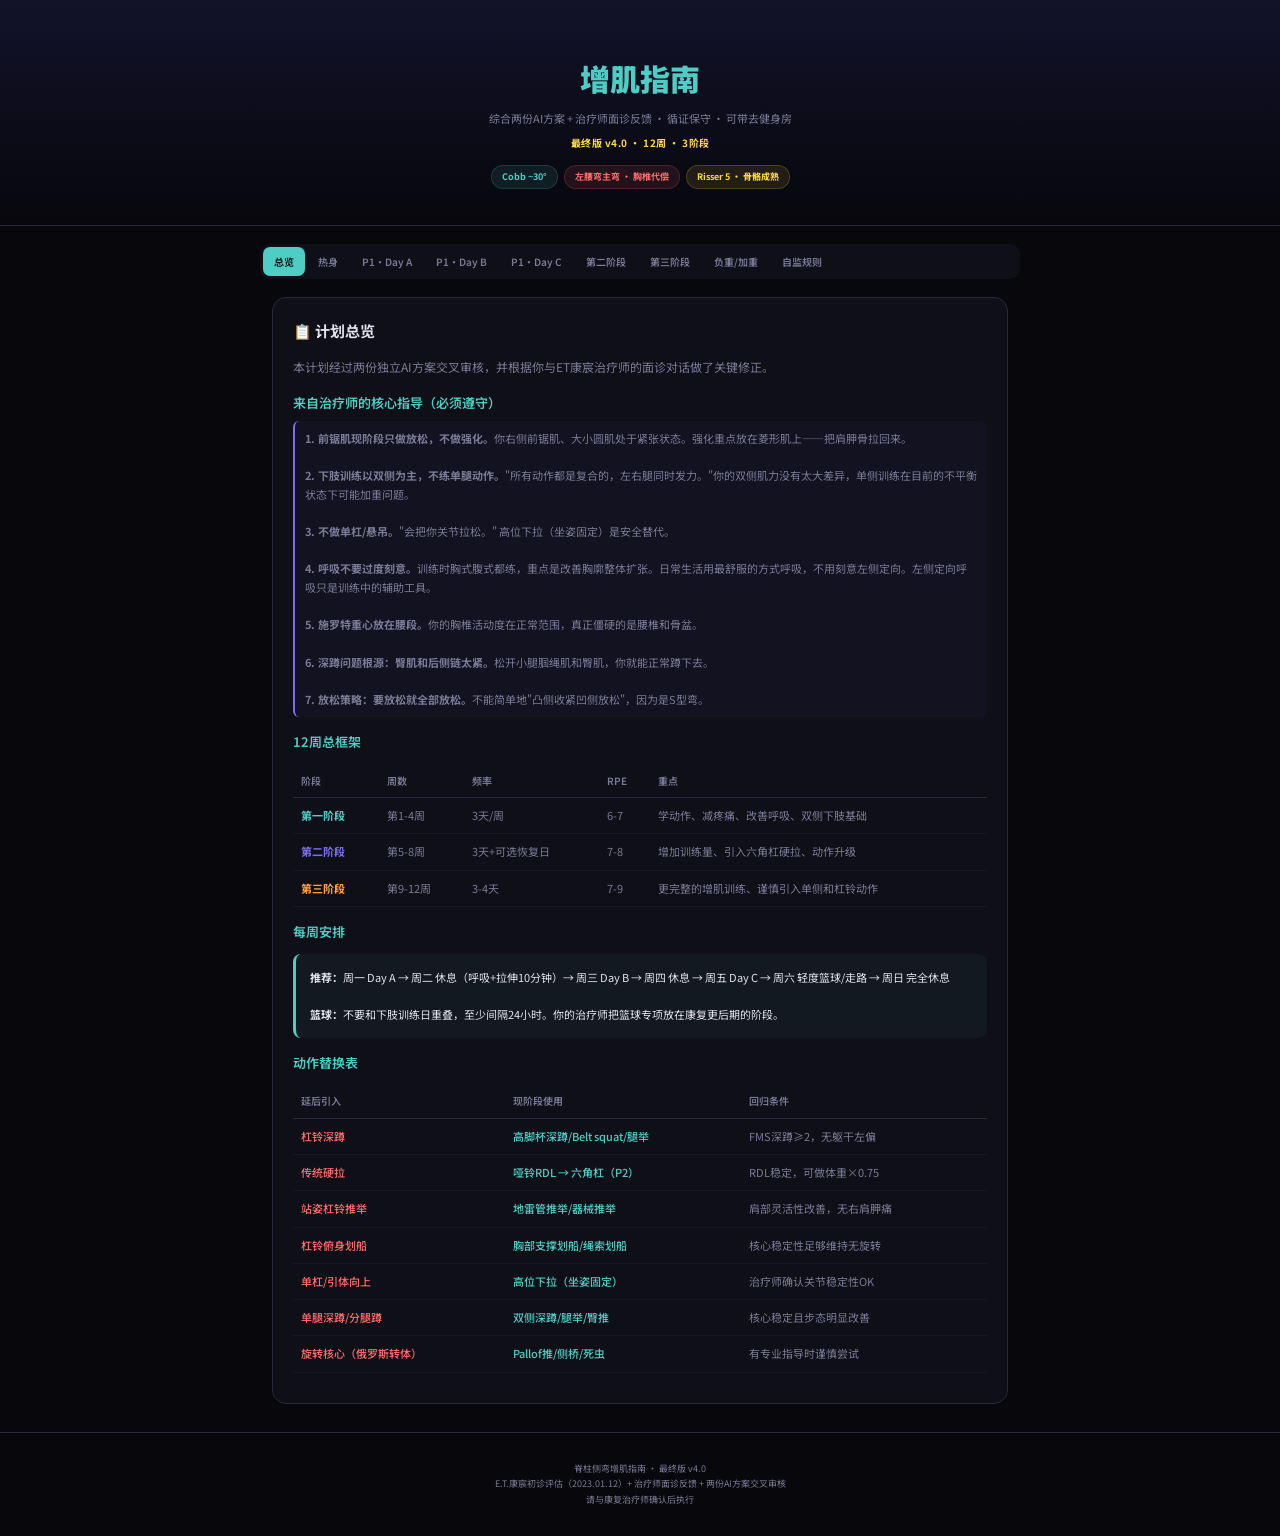
==== commit ee51b2a9: "feat: writing" ====
--- a/gym/index.html
+++ b/gym/index.html
@@ -1,868 +1,1772 @@
-<!DOCTYPE html>
+<!doctype html>
 <html lang="zh-CN">
-<head>
-<meta charset="UTF-8">
-<meta name="viewport" content="width=device-width, initial-scale=1.0, user-scalable=yes">
-<title>脊柱侧弯增肌指南 v4</title>
-<style>
-@import url('https://fonts.googleapis.com/css2?family=Noto+Sans+SC:wght@300;400;500;600;700;900&family=JetBrains+Mono:wght@400;700&display=swap');
-:root{--bg:#07070c;--s1:#0f0f18;--s2:#171724;--s3:#1e1e30;--bd:#282840;--tx:#e2e2ef;--dm:#7a7a96;--ac:#4ecdc4;--r:#ff6b6b;--y:#ffd93d;--p:#7c6cf0;--o:#ff9f43;--g:#2ecc71}
-*{margin:0;padding:0;box-sizing:border-box}
-body{font-family:'Noto Sans SC',sans-serif;background:var(--bg);color:var(--tx);line-height:1.75;-webkit-text-size-adjust:100%}
-/* hero */
-.hero{padding:52px 20px 36px;text-align:center;background:linear-gradient(180deg,#12122a,var(--bg));border-bottom:1px solid var(--bd)}
-.hero h1{font-size:clamp(20px,5vw,30px);font-weight:900}.hero h1 em{font-style:normal;color:var(--ac)}
-.hero .sub{font-size:11px;color:var(--dm);margin-top:4px}
-.hero .ver{font-size:10px;color:var(--y);margin-top:6px;font-weight:700;letter-spacing:.5px}
-.brow{display:flex;justify-content:center;gap:6px;margin-top:14px;flex-wrap:wrap}
-.b{padding:3px 10px;border-radius:14px;font-size:9px;font-weight:700}
-.b.t{background:rgba(78,205,196,.1);color:var(--ac);border:1px solid rgba(78,205,196,.18)}
-.b.r{background:rgba(255,107,107,.1);color:var(--r);border:1px solid rgba(255,107,107,.18)}
-.b.y{background:rgba(255,217,61,.1);color:var(--y);border:1px solid rgba(255,217,61,.18)}
-/* nav */
-.nav{display:flex;overflow-x:auto;background:var(--s1);border-radius:10px;padding:3px;margin:18px auto;max-width:760px;gap:2px;-webkit-overflow-scrolling:touch}
-.nav::-webkit-scrollbar{display:none}
-.nb{flex-shrink:0;padding:7px 11px;border:none;background:0;color:var(--dm);font-family:inherit;font-size:10px;font-weight:600;cursor:pointer;border-radius:7px;transition:.15s;white-space:nowrap}
-.nb:hover{color:var(--tx)}.nb.on{background:var(--ac);color:var(--bg)}
-.tp{display:none}.tp.on{display:block}
-.ct{max-width:760px;margin:0 auto;padding:0 12px}
-/* card */
-.cd{background:var(--s1);border:1px solid var(--bd);border-radius:14px;padding:20px;margin-bottom:14px}
-.cd h2{font-size:15px;font-weight:700;margin-bottom:12px;display:flex;align-items:center;gap:6px}
-.cd h3{font-size:13px;font-weight:600;color:var(--ac);margin:14px 0 6px}
-.cd p,.cd li{font-size:12px;color:var(--dm);line-height:1.8}
-.cd ul{padding-left:18px}.cd li{margin-bottom:4px}
-/* exercise */
-.ex{background:var(--s2);border:1px solid var(--bd);border-radius:10px;padding:14px;margin-bottom:10px}
-.ex:hover{border-color:rgba(78,205,196,.25)}
-.et{display:flex;justify-content:space-between;align-items:flex-start;gap:8px}
-.en{font-size:13px;font-weight:700;color:var(--tx)}
-.er{font-family:'JetBrains Mono',monospace;font-size:10px;color:var(--ac);white-space:nowrap;flex-shrink:0}
-.em{display:flex;gap:6px;margin-top:5px;flex-wrap:wrap}
-.mp{font-size:8px;padding:2px 6px;border-radius:4px;font-weight:700}
-.mp.rest{background:rgba(255,159,67,.1);color:var(--o)}
-.mp.tempo{background:rgba(124,108,240,.1);color:var(--p)}
-.mp.tag{background:rgba(78,205,196,.08);color:var(--ac)}
-.mp.rpe{background:rgba(46,204,113,.1);color:var(--g)}
-.mp.warn{background:rgba(255,107,107,.08);color:var(--r)}
-.eh{margin-top:8px;font-size:11px;color:var(--dm);line-height:1.75}
-.eh strong{color:var(--tx);font-weight:600}
-.cue{margin-top:6px;padding:8px 10px;background:rgba(78,205,196,.04);border-radius:6px;font-size:11px;color:var(--dm);line-height:1.7;border-left:2px solid var(--ac)}
-.stop{margin-top:6px;padding:8px 10px;background:rgba(255,107,107,.04);border-radius:6px;font-size:11px;color:var(--dm);line-height:1.7;border-left:2px solid var(--r)}
-.therapist{margin-top:6px;padding:8px 10px;background:rgba(124,108,240,.04);border-radius:6px;font-size:11px;color:var(--dm);line-height:1.7;border-left:2px solid var(--p)}
-/* callout */
-.co{padding:14px;border-radius:8px;margin:10px 0;font-size:11px;line-height:1.7}
-.co.i{background:rgba(78,205,196,.05);border-left:3px solid var(--ac)}
-.co.w{background:rgba(255,107,107,.05);border-left:3px solid var(--r)}
-.co.t{background:rgba(255,217,61,.05);border-left:3px solid var(--y)}
-.co.f{background:rgba(124,108,240,.05);border-left:3px solid var(--p)}
-.co strong{color:var(--tx)}
-/* phase pill */
-.ph{display:inline-block;padding:3px 10px;border-radius:5px;font-size:9px;font-weight:700;margin-bottom:8px}
-.ph.p1{background:rgba(78,205,196,.1);color:var(--ac)}
-.ph.p2{background:rgba(124,108,240,.1);color:var(--p)}
-.ph.p3{background:rgba(255,159,67,.1);color:var(--o)}
-/* section divider */
-.sd{font-size:10px;font-weight:700;padding:6px 0 2px;letter-spacing:.5px}
-.sd.warm{color:var(--y)}.sd.work{color:var(--ac)}.sd.core{color:var(--p)}.sd.cool{color:var(--dm)}
-/* day accordion */
-.dh{display:flex;align-items:center;justify-content:space-between;padding:12px 16px;background:var(--s2);border:1px solid var(--bd);border-radius:10px;cursor:pointer;transition:.15s;user-select:none;margin-bottom:6px}
-.dh:hover{border-color:var(--ac)}
-.dh h3{margin:0;font-size:13px;font-weight:700;color:var(--tx)}
-.dh .ft{font-size:10px;color:var(--ac)}
-.dh .ch{transition:transform .15s;color:var(--dm);font-size:14px}
-.dh.op .ch{transform:rotate(180deg)}
-.de{display:none;padding:4px 0 0}.de.op{display:block}
-/* img ref */
-.imgref{display:flex;gap:8px;margin:8px 0;overflow-x:auto;-webkit-overflow-scrolling:touch}
-.imgref::-webkit-scrollbar{display:none}
-.imgref img{height:120px;border-radius:6px;border:1px solid var(--bd);flex-shrink:0}
-/* table */
-.stbl{width:100%;border-collapse:collapse;margin:10px 0;font-size:11px}
-.stbl th{text-align:left;padding:8px;font-weight:600;font-size:10px;color:var(--dm);border-bottom:1px solid var(--bd)}
-.stbl td{padding:8px;border-bottom:1px solid rgba(255,255,255,.03);color:var(--dm)}
-.stbl .av{color:var(--r);font-weight:500}.stbl .sf{color:var(--ac);font-weight:500}
-/* footer */
-.foot{text-align:center;padding:28px 16px;color:var(--dm);font-size:9px;border-top:1px solid var(--bd);margin-top:28px}
-@media(max-width:420px){.et{flex-direction:column;gap:3px}.er{align-self:flex-start}}
-</style>
-</head>
-<body>
-
-<div class="hero">
-  <h1>脊柱侧弯<em>增肌指南</em></h1>
-  <div class="sub">综合两份AI方案 + 治疗师面诊反馈 · 循证保守 · 可带去健身房</div>
-  <div class="ver">最终版 v4.0 · 12周 · 3阶段</div>
-  <div class="brow">
-    <span class="b t">Cobb ~30°</span>
-    <span class="b r">左腰弯主弯 · 胸椎代偿</span>
-    <span class="b y">Risser 5 · 骨骼成熟</span>
-  </div>
-</div>
-
-<div class="nav">
-  <button class="nb on" data-t="overview">总览</button>
-  <button class="nb" data-t="warmup">热身</button>
-  <button class="nb" data-t="p1a">P1·Day A</button>
-  <button class="nb" data-t="p1b">P1·Day B</button>
-  <button class="nb" data-t="p1c">P1·Day C</button>
-  <button class="nb" data-t="p2">第二阶段</button>
-  <button class="nb" data-t="p3">第三阶段</button>
-  <button class="nb" data-t="load">负重/加重</button>
-  <button class="nb" data-t="rules">自监规则</button>
-</div>
-
-<!-- ========== 总览 ========== -->
-<div class="tp on" id="t-overview">
-<div class="ct">
-  <div class="cd">
-    <h2>📋 计划总览</h2>
-    <p>本计划经过两份独立AI方案交叉审核，并根据你与ET康宸治疗师的面诊对话做了关键修正。</p>
-
-    <h3>来自治疗师的核心指导（必须遵守）</h3>
-    <div class="therapist">
-      <strong>1. 前锯肌现阶段只做放松，不做强化。</strong>你右侧前锯肌、大小圆肌处于紧张状态。强化重点放在菱形肌上——把肩胛骨拉回来。<br><br>
-      <strong>2. 下肢训练以双侧为主，不练单腿动作。</strong>"所有动作都是复合的，左右腿同时发力。"你的双侧肌力没有太大差异，单侧训练在目前的不平衡状态下可能加重问题。<br><br>
-      <strong>3. 不做单杠/悬吊。</strong>"会把你关节拉松。" 高位下拉（坐姿固定）是安全替代。<br><br>
-      <strong>4. 呼吸不要过度刻意。</strong>训练时胸式腹式都练，重点是改善胸廓整体扩张。日常生活用最舒服的方式呼吸，不用刻意左侧定向。左侧定向呼吸只是训练中的辅助工具。<br><br>
-      <strong>5. 施罗特重心放在腰段。</strong>你的胸椎活动度在正常范围，真正僵硬的是腰椎和骨盆。<br><br>
-      <strong>6. 深蹲问题根源：臀肌和后侧链太紧。</strong>松开小腿腘绳肌和臀肌，你就能正常蹲下去。<br><br>
-      <strong>7. 放松策略：要放松就全部放松。</strong>不能简单地"凸侧收紧凹侧放松"，因为是S型弯。
-    </div>
-
-    <h3>12周总框架</h3>
-    <table class="stbl">
-      <tr><th>阶段</th><th>周数</th><th>频率</th><th>RPE</th><th>重点</th></tr>
-      <tr><td><strong style="color:var(--ac)">第一阶段</strong></td><td>第1-4周</td><td>3天/周</td><td>6-7</td><td>学动作、减疼痛、改善呼吸、双侧下肢基础</td></tr>
-      <tr><td><strong style="color:var(--p)">第二阶段</strong></td><td>第5-8周</td><td>3天+可选恢复日</td><td>7-8</td><td>增加训练量、引入六角杠硬拉、动作升级</td></tr>
-      <tr><td><strong style="color:var(--o)">第三阶段</strong></td><td>第9-12周</td><td>3-4天</td><td>7-9</td><td>更完整的增肌训练、谨慎引入单侧和杠铃动作</td></tr>
-    </table>
-
-    <h3>每周安排</h3>
-    <div class="co i">
-      <strong>推荐：</strong>周一 Day A → 周二 休息（呼吸+拉伸10分钟）→ 周三 Day B → 周四 休息 → 周五 Day C → 周六 轻度篮球/走路 → 周日 完全休息<br><br>
-      <strong>篮球：</strong>不要和下肢训练日重叠，至少间隔24小时。你的治疗师把篮球专项放在康复更后期的阶段。
-    </div>
-
-    <h3>动作替换表</h3>
-    <table class="stbl">
-      <tr><th>延后引入</th><th>现阶段使用</th><th>回归条件</th></tr>
-      <tr><td class="av">杠铃深蹲</td><td class="sf">高脚杯深蹲/Belt squat/腿举</td><td>FMS深蹲≥2，无躯干左偏</td></tr>
-      <tr><td class="av">传统硬拉</td><td class="sf">哑铃RDL → 六角杠（P2）</td><td>RDL稳定，可做体重×0.75</td></tr>
-      <tr><td class="av">站姿杠铃推举</td><td class="sf">地雷管推举/器械推举</td><td>肩部灵活性改善，无右肩胛痛</td></tr>
-      <tr><td class="av">杠铃俯身划船</td><td class="sf">胸部支撑划船/绳索划船</td><td>核心稳定性足够维持无旋转</td></tr>
-      <tr><td class="av">单杠/引体向上</td><td class="sf">高位下拉（坐姿固定）</td><td>治疗师确认关节稳定性OK</td></tr>
-      <tr><td class="av">单腿深蹲/分腿蹲</td><td class="sf">双侧深蹲/腿举/臀推</td><td>核心稳定且步态明显改善</td></tr>
-      <tr><td class="av">旋转核心（俄罗斯转体）</td><td class="sf">Pallof推/侧桥/死虫</td><td>有专业指导时谨慎尝试</td></tr>
-    </table>
-  </div>
-</div>
-</div>
-
-<!-- ========== 热身 ========== -->
-<div class="tp" id="t-warmup">
-<div class="ct">
-  <div class="cd">
-    <h2>🔥 标准热身流程（每次训练前，12-15分钟）</h2>
-
-    <div class="sd warm">A · 放松（3-4分钟）——治疗师强调"先松再练"</div>
-
-    <div class="ex">
-      <div class="et"><span class="en">泡沫轴放松：右侧胸廓背面</span><span class="er">60-90秒</span></div>
-      <div class="eh">侧卧或半趴，泡沫轴放在右侧肩胛骨内缘区域，缓慢滚动。覆盖菱形肌、肩胛提肌区域。<strong>治疗师指导：右侧菱形肌先放松，松完再练。</strong></div>
-    </div>
-    <div class="ex">
-      <div class="et"><span class="en">泡沫轴/网球放松：臀肌 + 小腿</span><span class="er">每侧60秒</span></div>
-      <div class="eh"><strong>治疗师原话：</strong>"你屁股特别紧，你把小腿腘绳肌屁股一松，你正常就能蹲下去。" 臀肌用泡沫轴或网球坐着滚。小腿后侧用泡沫轴滚。下肢训练日多花时间。</div>
-    </div>
-
-    <div class="sd warm">B · 呼吸（2-3分钟）</div>
-
-    <div class="ex">
-      <div class="et"><span class="en">胸廓扩张呼吸练习</span><span class="er">6-8次 × 1组</span></div>
-      <div class="eh">
-        <strong>姿势：</strong>右侧卧或仰卧均可。<br>
-        <strong>方法：</strong>鼻吸4秒 → 保持2秒 → 嘴缩唇呼气6秒<br>
-        <strong>重点：</strong>吸气时感受<strong>整个胸廓扩张</strong>——前后和左右都要撑开。你有平背，纵向（前后）和横向扩张都不够。可以同时把注意力放在左侧肋骨，但<strong>不要过度执着于只吸左侧</strong>。
+  <head>
+    <meta charset="UTF-8" />
+    <meta
+      name="viewport"
+      content="width=device-width, initial-scale=1.0, user-scalable=yes"
+    />
+    <title>增肌指南 v4</title>
+    <style>
+      @import url("https://fonts.googleapis.com/css2?family=Noto+Sans+SC:wght@300;400;500;600;700;900&family=JetBrains+Mono:wght@400;700&display=swap");
+      :root {
+        --bg: #07070c;
+        --s1: #0f0f18;
+        --s2: #171724;
+        --s3: #1e1e30;
+        --bd: #282840;
+        --tx: #e2e2ef;
+        --dm: #7a7a96;
+        --ac: #4ecdc4;
+        --r: #ff6b6b;
+        --y: #ffd93d;
+        --p: #7c6cf0;
+        --o: #ff9f43;
+        --g: #2ecc71;
+      }
+      * {
+        margin: 0;
+        padding: 0;
+        box-sizing: border-box;
+      }
+      body {
+        font-family: "Noto Sans SC", sans-serif;
+        background: var(--bg);
+        color: var(--tx);
+        line-height: 1.75;
+        -webkit-text-size-adjust: 100%;
+      }
+      /* hero */
+      .hero {
+        padding: 52px 20px 36px;
+        text-align: center;
+        background: linear-gradient(180deg, #12122a, var(--bg));
+        border-bottom: 1px solid var(--bd);
+      }
+      .hero h1 {
+        font-size: clamp(20px, 5vw, 30px);
+        font-weight: 900;
+      }
+      .hero h1 em {
+        font-style: normal;
+        color: var(--ac);
+      }
+      .hero .sub {
+        font-size: 11px;
+        color: var(--dm);
+        margin-top: 4px;
+      }
+      .hero .ver {
+        font-size: 10px;
+        color: var(--y);
+        margin-top: 6px;
+        font-weight: 700;
+        letter-spacing: 0.5px;
+      }
+      .brow {
+        display: flex;
+        justify-content: center;
+        gap: 6px;
+        margin-top: 14px;
+        flex-wrap: wrap;
+      }
+      .b {
+        padding: 3px 10px;
+        border-radius: 14px;
+        font-size: 9px;
+        font-weight: 700;
+      }
+      .b.t {
+        background: rgba(78, 205, 196, 0.1);
+        color: var(--ac);
+        border: 1px solid rgba(78, 205, 196, 0.18);
+      }
+      .b.r {
+        background: rgba(255, 107, 107, 0.1);
+        color: var(--r);
+        border: 1px solid rgba(255, 107, 107, 0.18);
+      }
+      .b.y {
+        background: rgba(255, 217, 61, 0.1);
+        color: var(--y);
+        border: 1px solid rgba(255, 217, 61, 0.18);
+      }
+      /* nav */
+      .nav {
+        display: flex;
+        overflow-x: auto;
+        background: var(--s1);
+        border-radius: 10px;
+        padding: 3px;
+        margin: 18px auto;
+        max-width: 760px;
+        gap: 2px;
+        -webkit-overflow-scrolling: touch;
+      }
+      .nav::-webkit-scrollbar {
+        display: none;
+      }
+      .nb {
+        flex-shrink: 0;
+        padding: 7px 11px;
+        border: none;
+        background: 0;
+        color: var(--dm);
+        font-family: inherit;
+        font-size: 10px;
+        font-weight: 600;
+        cursor: pointer;
+        border-radius: 7px;
+        transition: 0.15s;
+        white-space: nowrap;
+      }
+      .nb:hover {
+        color: var(--tx);
+      }
+      .nb.on {
+        background: var(--ac);
+        color: var(--bg);
+      }
+      .tp {
+        display: none;
+      }
+      .tp.on {
+        display: block;
+      }
+      .ct {
+        max-width: 760px;
+        margin: 0 auto;
+        padding: 0 12px;
+      }
+      /* card */
+      .cd {
+        background: var(--s1);
+        border: 1px solid var(--bd);
+        border-radius: 14px;
+        padding: 20px;
+        margin-bottom: 14px;
+      }
+      .cd h2 {
+        font-size: 15px;
+        font-weight: 700;
+        margin-bottom: 12px;
+        display: flex;
+        align-items: center;
+        gap: 6px;
+      }
+      .cd h3 {
+        font-size: 13px;
+        font-weight: 600;
+        color: var(--ac);
+        margin: 14px 0 6px;
+      }
+      .cd p,
+      .cd li {
+        font-size: 12px;
+        color: var(--dm);
+        line-height: 1.8;
+      }
+      .cd ul {
+        padding-left: 18px;
+      }
+      .cd li {
+        margin-bottom: 4px;
+      }
+      /* exercise */
+      .ex {
+        background: var(--s2);
+        border: 1px solid var(--bd);
+        border-radius: 10px;
+        padding: 14px;
+        margin-bottom: 10px;
+      }
+      .ex:hover {
+        border-color: rgba(78, 205, 196, 0.25);
+      }
+      .et {
+        display: flex;
+        justify-content: space-between;
+        align-items: flex-start;
+        gap: 8px;
+      }
+      .en {
+        font-size: 13px;
+        font-weight: 700;
+        color: var(--tx);
+      }
+      .er {
+        font-family: "JetBrains Mono", monospace;
+        font-size: 10px;
+        color: var(--ac);
+        white-space: nowrap;
+        flex-shrink: 0;
+      }
+      .em {
+        display: flex;
+        gap: 6px;
+        margin-top: 5px;
+        flex-wrap: wrap;
+      }
+      .mp {
+        font-size: 8px;
+        padding: 2px 6px;
+        border-radius: 4px;
+        font-weight: 700;
+      }
+      .mp.rest {
+        background: rgba(255, 159, 67, 0.1);
+        color: var(--o);
+      }
+      .mp.tempo {
+        background: rgba(124, 108, 240, 0.1);
+        color: var(--p);
+      }
+      .mp.tag {
+        background: rgba(78, 205, 196, 0.08);
+        color: var(--ac);
+      }
+      .mp.rpe {
+        background: rgba(46, 204, 113, 0.1);
+        color: var(--g);
+      }
+      .mp.warn {
+        background: rgba(255, 107, 107, 0.08);
+        color: var(--r);
+      }
+      .eh {
+        margin-top: 8px;
+        font-size: 11px;
+        color: var(--dm);
+        line-height: 1.75;
+      }
+      .eh strong {
+        color: var(--tx);
+        font-weight: 600;
+      }
+      .cue {
+        margin-top: 6px;
+        padding: 8px 10px;
+        background: rgba(78, 205, 196, 0.04);
+        border-radius: 6px;
+        font-size: 11px;
+        color: var(--dm);
+        line-height: 1.7;
+        border-left: 2px solid var(--ac);
+      }
+      .stop {
+        margin-top: 6px;
+        padding: 8px 10px;
+        background: rgba(255, 107, 107, 0.04);
+        border-radius: 6px;
+        font-size: 11px;
+        color: var(--dm);
+        line-height: 1.7;
+        border-left: 2px solid var(--r);
+      }
+      .therapist {
+        margin-top: 6px;
+        padding: 8px 10px;
+        background: rgba(124, 108, 240, 0.04);
+        border-radius: 6px;
+        font-size: 11px;
+        color: var(--dm);
+        line-height: 1.7;
+        border-left: 2px solid var(--p);
+      }
+      /* callout */
+      .co {
+        padding: 14px;
+        border-radius: 8px;
+        margin: 10px 0;
+        font-size: 11px;
+        line-height: 1.7;
+      }
+      .co.i {
+        background: rgba(78, 205, 196, 0.05);
+        border-left: 3px solid var(--ac);
+      }
+      .co.w {
+        background: rgba(255, 107, 107, 0.05);
+        border-left: 3px solid var(--r);
+      }
+      .co.t {
+        background: rgba(255, 217, 61, 0.05);
+        border-left: 3px solid var(--y);
+      }
+      .co.f {
+        background: rgba(124, 108, 240, 0.05);
+        border-left: 3px solid var(--p);
+      }
+      .co strong {
+        color: var(--tx);
+      }
+      /* phase pill */
+      .ph {
+        display: inline-block;
+        padding: 3px 10px;
+        border-radius: 5px;
+        font-size: 9px;
+        font-weight: 700;
+        margin-bottom: 8px;
+      }
+      .ph.p1 {
+        background: rgba(78, 205, 196, 0.1);
+        color: var(--ac);
+      }
+      .ph.p2 {
+        background: rgba(124, 108, 240, 0.1);
+        color: var(--p);
+      }
+      .ph.p3 {
+        background: rgba(255, 159, 67, 0.1);
+        color: var(--o);
+      }
+      /* section divider */
+      .sd {
+        font-size: 10px;
+        font-weight: 700;
+        padding: 6px 0 2px;
+        letter-spacing: 0.5px;
+      }
+      .sd.warm {
+        color: var(--y);
+      }
+      .sd.work {
+        color: var(--ac);
+      }
+      .sd.core {
+        color: var(--p);
+      }
+      .sd.cool {
+        color: var(--dm);
+      }
+      /* day accordion */
+      .dh {
+        display: flex;
+        align-items: center;
+        justify-content: space-between;
+        padding: 12px 16px;
+        background: var(--s2);
+        border: 1px solid var(--bd);
+        border-radius: 10px;
+        cursor: pointer;
+        transition: 0.15s;
+        user-select: none;
+        margin-bottom: 6px;
+      }
+      .dh:hover {
+        border-color: var(--ac);
+      }
+      .dh h3 {
+        margin: 0;
+        font-size: 13px;
+        font-weight: 700;
+        color: var(--tx);
+      }
+      .dh .ft {
+        font-size: 10px;
+        color: var(--ac);
+      }
+      .dh .ch {
+        transition: transform 0.15s;
+        color: var(--dm);
+        font-size: 14px;
+      }
+      .dh.op .ch {
+        transform: rotate(180deg);
+      }
+      .de {
+        display: none;
+        padding: 4px 0 0;
+      }
+      .de.op {
+        display: block;
+      }
+      /* img ref */
+      .imgref {
+        display: flex;
+        gap: 8px;
+        margin: 8px 0;
+        overflow-x: auto;
+        -webkit-overflow-scrolling: touch;
+      }
+      .imgref::-webkit-scrollbar {
+        display: none;
+      }
+      .imgref img {
+        height: 120px;
+        border-radius: 6px;
+        border: 1px solid var(--bd);
+        flex-shrink: 0;
+      }
+      /* table */
+      .stbl {
+        width: 100%;
+        border-collapse: collapse;
+        margin: 10px 0;
+        font-size: 11px;
+      }
+      .stbl th {
+        text-align: left;
+        padding: 8px;
+        font-weight: 600;
+        font-size: 10px;
+        color: var(--dm);
+        border-bottom: 1px solid var(--bd);
+      }
+      .stbl td {
+        padding: 8px;
+        border-bottom: 1px solid rgba(255, 255, 255, 0.03);
+        color: var(--dm);
+      }
+      .stbl .av {
+        color: var(--r);
+        font-weight: 500;
+      }
+      .stbl .sf {
+        color: var(--ac);
+        font-weight: 500;
+      }
+      /* footer */
+      .foot {
+        text-align: center;
+        padding: 28px 16px;
+        color: var(--dm);
+        font-size: 9px;
+        border-top: 1px solid var(--bd);
+        margin-top: 28px;
+      }
+      @media (max-width: 420px) {
+        .et {
+          flex-direction: column;
+          gap: 3px;
+        }
+        .er {
+          align-self: flex-start;
+        }
+      }
+    </style>
+  </head>
+  <body>
+    <div class="hero">
+      <h1><em>增肌指南</em></h1>
+      <div class="sub">
+        综合两份AI方案 + 治疗师面诊反馈 · 循证保守 · 可带去健身房
       </div>
-      <div class="therapist">
-        <strong>治疗师指导：</strong>"胸式腹式你都练一练…你的胸廓扩张、腹横肌膈肌训练真的都很重要。""日常用最舒服的方式呼吸，不用刻意。""最终目的是让你呼吸时不出现气短或不舒服。"
+      <div class="ver">最终版 v4.0 · 12周 · 3阶段</div>
+      <div class="brow">
+        <span class="b t">Cobb ~30°</span>
+        <span class="b r">左腰弯主弯 · 胸椎代偿</span>
+        <span class="b y">Risser 5 · 骨骼成熟</span>
       </div>
     </div>
 
-    <div class="sd warm">C · 活动度（4分钟）</div>
-
-    <div class="ex">
-      <div class="et"><span class="en">猫驼式</span><span class="er">8次</span></div>
-      <div class="eh">四足位。吸气塌腰抬头（牛式），呼气拱背低头（猫式）。每个位置停1秒。</div>
+    <div class="nav">
+      <button class="nb on" data-t="overview">总览</button>
+      <button class="nb" data-t="warmup">热身</button>
+      <button class="nb" data-t="p1a">P1·Day A</button>
+      <button class="nb" data-t="p1b">P1·Day B</button>
+      <button class="nb" data-t="p1c">P1·Day C</button>
+      <button class="nb" data-t="p2">第二阶段</button>
+      <button class="nb" data-t="p3">第三阶段</button>
+      <button class="nb" data-t="load">负重/加重</button>
+      <button class="nb" data-t="rules">自监规则</button>
     </div>
-    <div class="ex">
-      <div class="et"><span class="en">四足前后摇摆（Quadruped Rock-back）</span><span class="er">8次</span></div>
-      <div class="eh">四足位，臀部缓慢向后坐向脚跟。感受腰椎和髋部拉伸。回来时保持脊柱中立。</div>
-    </div>
-    <div class="ex">
-      <div class="et"><span class="en">胸椎旋转（翻书式）</span><span class="er">每侧6次</span></div>
-      <div class="eh">侧卧屈膝90°叠放。上方手臂向对侧打开，眼睛跟手走。<strong>保持骨盆不动。</strong>你的治疗师康复方案里有"侧卧胸椎旋转激活"和"四肢跪位胸椎旋转+肩胛骨"。</div>
-    </div>
-    <div class="ex">
-      <div class="et"><span class="en">90/90 髋部转换</span><span class="er">每侧6次</span></div>
-      <div class="eh">坐地双腿各成90°。缓慢将双膝倒向另一侧。躯干尽量直立。<strong>治疗师：你的腰椎和骨盆比胸椎更僵硬，多花时间在这里。</strong></div>
-    </div>
-    <div class="ex">
-      <div class="et"><span class="en">小腿拉伸（弓步靠墙）</span><span class="er">每侧30-45秒</span></div>
-      <div class="eh">后脚跟踩地，前腿微弓。你的FMS显示足跟离地，这个拉伸直接针对根源问题。</div>
-    </div>
-    <div class="ex">
-      <div class="et"><span class="en">腘绳肌动态拉伸</span><span class="er">每侧8次</span></div>
-      <div class="eh">直腿前踢至舒适高度，不弹震。你的评估报告写了"双下肢后群肌肉僵硬"。</div>
-    </div>
-
-    <div class="sd warm">D · 激活（4-5分钟）</div>
-
-    <div class="ex">
-      <div class="et"><span class="en">弹力带 T-Y-W 组合</span><span class="er">各8次</span></div>
-      <div class="eh">
-        <strong>T（中斜方肌水平后缩）：</strong>俯卧或站立，双臂侧平举，拇指朝上，向后挤压肩胛骨。<br>
-        <strong>Y（下斜方肌）：</strong>双臂举成Y形（向上45°），拇指朝上，向后收缩。<br>
-        <strong>W（菱形肌+中下斜方肌）：</strong>双肘弯曲，向后向下拉成W形。<br><br>
-        <strong>你的治疗师康复方案里有"T字后缩、Y字后缩、坐位弹力带W字后缩/下拉"——这里全部覆盖。</strong>重点是菱形肌强化（治疗师指示的首要强化目标）。
+
+    <!-- ========== 总览 ========== -->
+    <div class="tp on" id="t-overview">
+      <div class="ct">
+        <div class="cd">
+          <h2>📋 计划总览</h2>
+          <p>
+            本计划经过两份独立AI方案交叉审核，并根据你与ET康宸治疗师的面诊对话做了关键修正。
+          </p>
+
+          <h3>来自治疗师的核心指导（必须遵守）</h3>
+          <div class="therapist">
+            <strong>1. 前锯肌现阶段只做放松，不做强化。</strong
+            >你右侧前锯肌、大小圆肌处于紧张状态。强化重点放在菱形肌上——把肩胛骨拉回来。<br /><br />
+            <strong>2. 下肢训练以双侧为主，不练单腿动作。</strong
+            >"所有动作都是复合的，左右腿同时发力。"你的双侧肌力没有太大差异，单侧训练在目前的不平衡状态下可能加重问题。<br /><br />
+            <strong>3. 不做单杠/悬吊。</strong>"会把你关节拉松。"
+            高位下拉（坐姿固定）是安全替代。<br /><br />
+            <strong>4. 呼吸不要过度刻意。</strong
+            >训练时胸式腹式都练，重点是改善胸廓整体扩张。日常生活用最舒服的方式呼吸，不用刻意左侧定向。左侧定向呼吸只是训练中的辅助工具。<br /><br />
+            <strong>5. 施罗特重心放在腰段。</strong
+            >你的胸椎活动度在正常范围，真正僵硬的是腰椎和骨盆。<br /><br />
+            <strong>6. 深蹲问题根源：臀肌和后侧链太紧。</strong
+            >松开小腿腘绳肌和臀肌，你就能正常蹲下去。<br /><br />
+            <strong>7. 放松策略：要放松就全部放松。</strong
+            >不能简单地"凸侧收紧凹侧放松"，因为是S型弯。
+          </div>
+
+          <h3>12周总框架</h3>
+          <table class="stbl">
+            <tr>
+              <th>阶段</th>
+              <th>周数</th>
+              <th>频率</th>
+              <th>RPE</th>
+              <th>重点</th>
+            </tr>
+            <tr>
+              <td><strong style="color: var(--ac)">第一阶段</strong></td>
+              <td>第1-4周</td>
+              <td>3天/周</td>
+              <td>6-7</td>
+              <td>学动作、减疼痛、改善呼吸、双侧下肢基础</td>
+            </tr>
+            <tr>
+              <td><strong style="color: var(--p)">第二阶段</strong></td>
+              <td>第5-8周</td>
+              <td>3天+可选恢复日</td>
+              <td>7-8</td>
+              <td>增加训练量、引入六角杠硬拉、动作升级</td>
+            </tr>
+            <tr>
+              <td><strong style="color: var(--o)">第三阶段</strong></td>
+              <td>第9-12周</td>
+              <td>3-4天</td>
+              <td>7-9</td>
+              <td>更完整的增肌训练、谨慎引入单侧和杠铃动作</td>
+            </tr>
+          </table>
+
+          <h3>每周安排</h3>
+          <div class="co i">
+            <strong>推荐：</strong>周一 Day A → 周二 休息（呼吸+拉伸10分钟）→
+            周三 Day B → 周四 休息 → 周五 Day C → 周六 轻度篮球/走路 → 周日
+            完全休息<br /><br />
+            <strong>篮球：</strong
+            >不要和下肢训练日重叠，至少间隔24小时。你的治疗师把篮球专项放在康复更后期的阶段。
+          </div>
+
+          <h3>动作替换表</h3>
+          <table class="stbl">
+            <tr>
+              <th>延后引入</th>
+              <th>现阶段使用</th>
+              <th>回归条件</th>
+            </tr>
+            <tr>
+              <td class="av">杠铃深蹲</td>
+              <td class="sf">高脚杯深蹲/Belt squat/腿举</td>
+              <td>FMS深蹲≥2，无躯干左偏</td>
+            </tr>
+            <tr>
+              <td class="av">传统硬拉</td>
+              <td class="sf">哑铃RDL → 六角杠（P2）</td>
+              <td>RDL稳定，可做体重×0.75</td>
+            </tr>
+            <tr>
+              <td class="av">站姿杠铃推举</td>
+              <td class="sf">地雷管推举/器械推举</td>
+              <td>肩部灵活性改善，无右肩胛痛</td>
+            </tr>
+            <tr>
+              <td class="av">杠铃俯身划船</td>
+              <td class="sf">胸部支撑划船/绳索划船</td>
+              <td>核心稳定性足够维持无旋转</td>
+            </tr>
+            <tr>
+              <td class="av">单杠/引体向上</td>
+              <td class="sf">高位下拉（坐姿固定）</td>
+              <td>治疗师确认关节稳定性OK</td>
+            </tr>
+            <tr>
+              <td class="av">单腿深蹲/分腿蹲</td>
+              <td class="sf">双侧深蹲/腿举/臀推</td>
+              <td>核心稳定且步态明显改善</td>
+            </tr>
+            <tr>
+              <td class="av">旋转核心（俄罗斯转体）</td>
+              <td class="sf">Pallof推/侧桥/死虫</td>
+              <td>有专业指导时谨慎尝试</td>
+            </tr>
+          </table>
+        </div>
       </div>
     </div>
-    <div class="ex">
-      <div class="et"><span class="en">弹力带 L 外旋</span><span class="er">12次</span></div>
-      <div class="eh">大臂贴体侧，肘弯90°，向外旋转前臂。轻阻力。肩袖激活。</div>
-    </div>
-    <div class="ex">
-      <div class="et"><span class="en">四足支撑肩胛骨后缩练习</span><span class="er">10次</span></div>
-      <div class="eh">四足位，手臂伸直。让肩胛骨之间"夹紧"（后缩），然后放松让胸部下沉（前伸）。<strong>重点放在后缩阶段</strong>——挤压肩胛骨中间，保持2秒。这是你治疗师方案里的"四点支撑位肩胛骨前伸后缩练习"。</div>
-      <div class="therapist"><strong>治疗师指导：</strong>强化的重点是菱形肌（把肩胛骨拉回来）。前锯肌现阶段只需放松，不做专门强化。</div>
-    </div>
-    <div class="ex">
-      <div class="et"><span class="en">臀桥</span><span class="er">12次</span></div>
-      <div class="eh">仰卧屈膝，脚与髋同宽。顶峰停1秒，挤压臀肌。肋骨不外翻。</div>
-    </div>
-    <div class="ex">
-      <div class="et"><span class="en">蚌式开合 + 螃蟹步</span><span class="er">蚌式每侧8次 + 螃蟹步6步×2趟</span></div>
-      <div class="eh">蚌式：侧卧屈膝，脚跟不分开，上膝外开。臀中肌激活。可加弹力带。<br>螃蟹步：站立微蹲，弹力带套在膝盖上方，侧向走步。<strong>你的治疗师康复方案里有"螃蟹侧走"。</strong></div>
-    </div>
-
-    <div class="co t">
-      <strong>热身组协议（正式动作开始前）：</strong><br>每个正式动作的第一组前，做1-2组热身递增：正式重量的40%×8次 → 60%×5次 → 然后开始正式组。不要冷启动。
-    </div>
-  </div>
-</div>
-</div>
-
-<!-- ========== P1 Day A ========== -->
-<div class="tp" id="t-p1a">
-<div class="ct">
-  <div class="cd">
-    <span class="ph p1">第一阶段 · 第1-4周</span>
-    <h2>🦵 Day A — 下肢 + 拉类</h2>
-    <p>6个动作（含核心）。预计50-60分钟含热身。<strong>全部双侧下肢动作。</strong></p>
-
-    <div class="ex">
-      <div class="et"><span class="en">① 高脚杯深蹲到箱 / Belt squat</span><span class="er">3 × 8-10</span></div>
-      <div class="em">
-        <span class="mp rest">休息 90秒</span><span class="mp tempo">节奏 3-1-2</span><span class="mp rpe">RPE 6-7</span>
-      </div>
-      <div class="eh">
-        <strong>Belt squat优先</strong>（零脊柱压缩）。没有就做高脚杯深蹲。<br><br>
-        <strong>高脚杯深蹲到箱：</strong><br>
-        1. 双手托住哑铃上端贴近胸口，手肘指向下方<br>
-        2. 站距略宽于肩，脚尖外开15-30°<br>
-        3. 箱子/凳子高度 = 大腿与地面平行<br>
-        4. <strong>吸气支撑：</strong>鼻子吸气，气进腹部+两侧+后方，腹部"撑开一圈"<br>
-        5. <strong>下降3秒：</strong>臀部向后向下坐，膝盖跟脚尖方向推<br>
-        6. <strong>触箱停1秒：</strong>轻触箱面，不要完全坐下卸力<br>
-        7. <strong>上升2秒：</strong>脚掌三点（大脚趾球、小脚趾球、脚跟）均匀推地<br>
-        8. 站直后呼气
-      </div>
-      <div class="cue">
-        <strong>关键提示：</strong><br>
-        • 脚跟一抬就减重量或垫5mm脚跟楔块<br>
-        • 镜子检查：躯干有没有向左偏/旋转<br>
-        • "肋骨叠在骨盆上"——不要为了深度而腰部过凸<br>
-        • 治疗师说你臀肌太紧导致必须外扒才能蹲——<strong>热身里的臀肌放松别跳过</strong>
-      </div>
-      <div class="stop"><strong>停止信号：</strong>左腰锐痛、膝盖内扣无法纠正、脚跟持续抬起</div>
-    </div>
-
-    <div class="ex">
-      <div class="et"><span class="en">② 哑铃罗马尼亚硬拉 (RDL)</span><span class="er">3 × 8-10</span></div>
-      <div class="em"><span class="mp rest">休息 90秒</span><span class="mp tempo">节奏 3-0-2</span><span class="mp rpe">RPE 6-7</span></div>
-      <div class="eh">
-        1. 双手各持哑铃，自然下垂于大腿前<br>
-        2. 站距与肩同宽，膝盖<strong>微屈但固定</strong><br>
-        3. <strong>吸气支撑</strong><br>
-        4. <strong>下降3秒：</strong>臀部向<strong>后</strong>推，哑铃沿大腿前滑下<br>
-        5. 下到腘绳肌有明显拉伸感即可<strong>（不必碰地）</strong><br>
-        6. <strong>上升2秒：</strong>臀肌和腘绳肌收缩，骨盆推回来<br>
-        7. 站直时挤压臀肌1秒
-      </div>
-      <div class="cue">
-        • 背保持"长"——头到尾骨一条直线<br>
-        • 不要耸肩<br>
-        • 哑铃紧贴大腿滑，不飘离身体
+
+    <!-- ========== 热身 ========== -->
+    <div class="tp" id="t-warmup">
+      <div class="ct">
+        <div class="cd">
+          <h2>🔥 标准热身流程（每次训练前，12-15分钟）</h2>
+
+          <div class="sd warm">A · 放松（3-4分钟）——治疗师强调"先松再练"</div>
+
+          <div class="ex">
+            <div class="et">
+              <span class="en">泡沫轴放松：右侧胸廓背面</span
+              ><span class="er">60-90秒</span>
+            </div>
+            <div class="eh">
+              侧卧或半趴，泡沫轴放在右侧肩胛骨内缘区域，缓慢滚动。覆盖菱形肌、肩胛提肌区域。<strong
+                >治疗师指导：右侧菱形肌先放松，松完再练。</strong
+              >
+            </div>
+          </div>
+          <div class="ex">
+            <div class="et">
+              <span class="en">泡沫轴/网球放松：臀肌 + 小腿</span
+              ><span class="er">每侧60秒</span>
+            </div>
+            <div class="eh">
+              <strong>治疗师原话：</strong
+              >"你屁股特别紧，你把小腿腘绳肌屁股一松，你正常就能蹲下去。"
+              臀肌用泡沫轴或网球坐着滚。小腿后侧用泡沫轴滚。下肢训练日多花时间。
+            </div>
+          </div>
+
+          <div class="sd warm">B · 呼吸（2-3分钟）</div>
+
+          <div class="ex">
+            <div class="et">
+              <span class="en">胸廓扩张呼吸练习</span
+              ><span class="er">6-8次 × 1组</span>
+            </div>
+            <div class="eh">
+              <strong>姿势：</strong>右侧卧或仰卧均可。<br />
+              <strong>方法：</strong>鼻吸4秒 → 保持2秒 → 嘴缩唇呼气6秒<br />
+              <strong>重点：</strong
+              >吸气时感受<strong>整个胸廓扩张</strong>——前后和左右都要撑开。你有平背，纵向（前后）和横向扩张都不够。可以同时把注意力放在左侧肋骨，但<strong>不要过度执着于只吸左侧</strong>。
+            </div>
+            <div class="therapist">
+              <strong>治疗师指导：</strong
+              >"胸式腹式你都练一练…你的胸廓扩张、腹横肌膈肌训练真的都很重要。""日常用最舒服的方式呼吸，不用刻意。""最终目的是让你呼吸时不出现气短或不舒服。"
+            </div>
+          </div>
+
+          <div class="sd warm">C · 活动度（4分钟）</div>
+
+          <div class="ex">
+            <div class="et">
+              <span class="en">猫驼式</span><span class="er">8次</span>
+            </div>
+            <div class="eh">
+              四足位。吸气塌腰抬头（牛式），呼气拱背低头（猫式）。每个位置停1秒。
+            </div>
+          </div>
+          <div class="ex">
+            <div class="et">
+              <span class="en">四足前后摇摆（Quadruped Rock-back）</span
+              ><span class="er">8次</span>
+            </div>
+            <div class="eh">
+              四足位，臀部缓慢向后坐向脚跟。感受腰椎和髋部拉伸。回来时保持脊柱中立。
+            </div>
+          </div>
+          <div class="ex">
+            <div class="et">
+              <span class="en">胸椎旋转（翻书式）</span
+              ><span class="er">每侧6次</span>
+            </div>
+            <div class="eh">
+              侧卧屈膝90°叠放。上方手臂向对侧打开，眼睛跟手走。<strong>保持骨盆不动。</strong>你的治疗师康复方案里有"侧卧胸椎旋转激活"和"四肢跪位胸椎旋转+肩胛骨"。
+            </div>
+          </div>
+          <div class="ex">
+            <div class="et">
+              <span class="en">90/90 髋部转换</span
+              ><span class="er">每侧6次</span>
+            </div>
+            <div class="eh">
+              坐地双腿各成90°。缓慢将双膝倒向另一侧。躯干尽量直立。<strong
+                >治疗师：你的腰椎和骨盆比胸椎更僵硬，多花时间在这里。</strong
+              >
+            </div>
+          </div>
+          <div class="ex">
+            <div class="et">
+              <span class="en">小腿拉伸（弓步靠墙）</span
+              ><span class="er">每侧30-45秒</span>
+            </div>
+            <div class="eh">
+              后脚跟踩地，前腿微弓。你的FMS显示足跟离地，这个拉伸直接针对根源问题。
+            </div>
+          </div>
+          <div class="ex">
+            <div class="et">
+              <span class="en">腘绳肌动态拉伸</span
+              ><span class="er">每侧8次</span>
+            </div>
+            <div class="eh">
+              直腿前踢至舒适高度，不弹震。你的评估报告写了"双下肢后群肌肉僵硬"。
+            </div>
+          </div>
+
+          <div class="sd warm">D · 激活（4-5分钟）</div>
+
+          <div class="ex">
+            <div class="et">
+              <span class="en">弹力带 T-Y-W 组合</span
+              ><span class="er">各8次</span>
+            </div>
+            <div class="eh">
+              <strong>T（中斜方肌水平后缩）：</strong
+              >俯卧或站立，双臂侧平举，拇指朝上，向后挤压肩胛骨。<br />
+              <strong>Y（下斜方肌）：</strong
+              >双臂举成Y形（向上45°），拇指朝上，向后收缩。<br />
+              <strong>W（菱形肌+中下斜方肌）：</strong
+              >双肘弯曲，向后向下拉成W形。<br /><br />
+              <strong
+                >你的治疗师康复方案里有"T字后缩、Y字后缩、坐位弹力带W字后缩/下拉"——这里全部覆盖。</strong
+              >重点是菱形肌强化（治疗师指示的首要强化目标）。
+            </div>
+          </div>
+          <div class="ex">
+            <div class="et">
+              <span class="en">弹力带 L 外旋</span><span class="er">12次</span>
+            </div>
+            <div class="eh">
+              大臂贴体侧，肘弯90°，向外旋转前臂。轻阻力。肩袖激活。
+            </div>
+          </div>
+          <div class="ex">
+            <div class="et">
+              <span class="en">四足支撑肩胛骨后缩练习</span
+              ><span class="er">10次</span>
+            </div>
+            <div class="eh">
+              四足位，手臂伸直。让肩胛骨之间"夹紧"（后缩），然后放松让胸部下沉（前伸）。<strong>重点放在后缩阶段</strong>——挤压肩胛骨中间，保持2秒。这是你治疗师方案里的"四点支撑位肩胛骨前伸后缩练习"。
+            </div>
+            <div class="therapist">
+              <strong>治疗师指导：</strong
+              >强化的重点是菱形肌（把肩胛骨拉回来）。前锯肌现阶段只需放松，不做专门强化。
+            </div>
+          </div>
+          <div class="ex">
+            <div class="et">
+              <span class="en">臀桥</span><span class="er">12次</span>
+            </div>
+            <div class="eh">
+              仰卧屈膝，脚与髋同宽。顶峰停1秒，挤压臀肌。肋骨不外翻。
+            </div>
+          </div>
+          <div class="ex">
+            <div class="et">
+              <span class="en">蚌式开合 + 螃蟹步</span
+              ><span class="er">蚌式每侧8次 + 螃蟹步6步×2趟</span>
+            </div>
+            <div class="eh">
+              蚌式：侧卧屈膝，脚跟不分开，上膝外开。臀中肌激活。可加弹力带。<br />螃蟹步：站立微蹲，弹力带套在膝盖上方，侧向走步。<strong
+                >你的治疗师康复方案里有"螃蟹侧走"。</strong
+              >
+            </div>
+          </div>
+
+          <div class="co t">
+            <strong>热身组协议（正式动作开始前）：</strong
+            ><br />每个正式动作的第一组前，做1-2组热身递增：正式重量的40%×8次 →
+            60%×5次 → 然后开始正式组。不要冷启动。
+          </div>
+        </div>
       </div>
     </div>
 
-    <div class="ex">
-      <div class="et"><span class="en">③ 胸部支撑哑铃划船</span><span class="er">3 × 8-12 <span style="color:var(--p)">+ 右侧补强1×12-15</span></span></div>
-      <div class="em"><span class="mp rest">休息 75秒</span><span class="mp tempo">节奏 2-1-2</span><span class="mp rpe">RPE 7</span><span class="mp tag">菱形肌重点</span></div>
-      <div class="eh">
-        1. 上斜凳设30-45°，胸口趴在凳面上，双脚踩地<br>
-        2. 双手各持哑铃自然下垂<br>
-        3. <strong>上拉2秒：</strong>先让肩胛骨"收回并下沉"（菱形肌发力），然后肘部向后拉<br>
-        4. <strong>顶峰停1秒：</strong>挤压中背/肩胛骨之间<br>
-        5. <strong>下放2秒：</strong>控制回到起点<br><br>
-        <strong>右侧补强：</strong>3组做完后，右手单独再做1组（比正式组轻20-30%），12-15次。针对右侧菱形肌/中下斜方肌的有限非对称策略。
-      </div>
-      <div class="therapist"><strong>治疗师指导：</strong>"你主要强化的是菱形肌…把肩胛骨拉回来。""胸托划船比俯身划船更适合你——减少躯干稳定需求。"</div>
-    </div>
-
-    <div class="ex">
-      <div class="et"><span class="en">④ 对握高位下拉</span><span class="er">3 × 10-12</span></div>
-      <div class="em"><span class="mp rest">休息 75秒</span><span class="mp tempo">节奏 2-1-3</span><span class="mp rpe">RPE 7</span><span class="mp tag">替代引体/单杠</span></div>
-      <div class="eh">
-        1. 对握（掌心相对）把手，坐稳，大腿固定<br>
-        2. <strong>下拉2秒：</strong>肘向下向后，拉到上胸/锁骨<br>
-        3. <strong>顶峰停1秒</strong><br>
-        4. <strong>回放3秒：</strong>慢慢回到顶部，感受背阔肌拉伸<br><br>
-        不要身体后仰甩重量。对握减少肩部内旋应力。
-      </div>
-      <div class="therapist"><strong>治疗师指导：</strong>"不要做单杠，因为会把你关节拉松。" 高位下拉是安全替代。</div>
-    </div>
-
-    <div class="sd core">核心训练（抗旋转+抗侧屈）</div>
-
-    <div class="ex">
-      <div class="et"><span class="en">⑤ 死虫式 (Dead Bug)</span><span class="er">3 × 每侧6-8</span></div>
-      <div class="em"><span class="mp rest">休息 60秒</span><span class="mp tempo">节奏 3-1-3</span></div>
-      <div class="eh">
-        1. 仰卧，双臂指向天花板，双腿抬起屈膝90°<br>
-        2. <strong>下背紧贴地面</strong>——全程不能拱起<br>
-        3. <strong>伸展3秒：</strong>右臂向头后伸 + 左腿向前伸（对角线）<br>
-        4. <strong>停1秒</strong><br>
-        5. <strong>回收3秒</strong><br>
-        6. 换对侧。腰一拱就缩小动作范围。
+    <!-- ========== P1 Day A ========== -->
+    <div class="tp" id="t-p1a">
+      <div class="ct">
+        <div class="cd">
+          <span class="ph p1">第一阶段 · 第1-4周</span>
+          <h2>🦵 Day A — 下肢 + 拉类</h2>
+          <p>
+            6个动作（含核心）。预计50-60分钟含热身。<strong
+              >全部双侧下肢动作。</strong
+            >
+          </p>
+
+          <div class="ex">
+            <div class="et">
+              <span class="en">① 高脚杯深蹲到箱 / Belt squat</span
+              ><span class="er">3 × 8-10</span>
+            </div>
+            <div class="em">
+              <span class="mp rest">休息 90秒</span
+              ><span class="mp tempo">节奏 3-1-2</span
+              ><span class="mp rpe">RPE 6-7</span>
+            </div>
+            <div class="eh">
+              <strong>Belt squat优先</strong
+              >（零脊柱压缩）。没有就做高脚杯深蹲。<br /><br />
+              <strong>高脚杯深蹲到箱：</strong><br />
+              1. 双手托住哑铃上端贴近胸口，手肘指向下方<br />
+              2. 站距略宽于肩，脚尖外开15-30°<br />
+              3. 箱子/凳子高度 = 大腿与地面平行<br />
+              4.
+              <strong>吸气支撑：</strong
+              >鼻子吸气，气进腹部+两侧+后方，腹部"撑开一圈"<br />
+              5.
+              <strong>下降3秒：</strong>臀部向后向下坐，膝盖跟脚尖方向推<br />
+              6. <strong>触箱停1秒：</strong>轻触箱面，不要完全坐下卸力<br />
+              7.
+              <strong>上升2秒：</strong
+              >脚掌三点（大脚趾球、小脚趾球、脚跟）均匀推地<br />
+              8. 站直后呼气
+            </div>
+            <div class="cue">
+              <strong>关键提示：</strong><br />
+              • 脚跟一抬就减重量或垫5mm脚跟楔块<br />
+              • 镜子检查：躯干有没有向左偏/旋转<br />
+              • "肋骨叠在骨盆上"——不要为了深度而腰部过凸<br />
+              • 治疗师说你臀肌太紧导致必须外扒才能蹲——<strong
+                >热身里的臀肌放松别跳过</strong
+              >
+            </div>
+            <div class="stop">
+              <strong>停止信号：</strong
+              >左腰锐痛、膝盖内扣无法纠正、脚跟持续抬起
+            </div>
+          </div>
+
+          <div class="ex">
+            <div class="et">
+              <span class="en">② 哑铃罗马尼亚硬拉 (RDL)</span
+              ><span class="er">3 × 8-10</span>
+            </div>
+            <div class="em">
+              <span class="mp rest">休息 90秒</span
+              ><span class="mp tempo">节奏 3-0-2</span
+              ><span class="mp rpe">RPE 6-7</span>
+            </div>
+            <div class="eh">
+              1. 双手各持哑铃，自然下垂于大腿前<br />
+              2. 站距与肩同宽，膝盖<strong>微屈但固定</strong><br />
+              3. <strong>吸气支撑</strong><br />
+              4.
+              <strong>下降3秒：</strong
+              >臀部向<strong>后</strong>推，哑铃沿大腿前滑下<br />
+              5. 下到腘绳肌有明显拉伸感即可<strong>（不必碰地）</strong><br />
+              6. <strong>上升2秒：</strong>臀肌和腘绳肌收缩，骨盆推回来<br />
+              7. 站直时挤压臀肌1秒
+            </div>
+            <div class="cue">
+              • 背保持"长"——头到尾骨一条直线<br />
+              • 不要耸肩<br />
+              • 哑铃紧贴大腿滑，不飘离身体
+            </div>
+          </div>
+
+          <div class="ex">
+            <div class="et">
+              <span class="en">③ 胸部支撑哑铃划船</span
+              ><span class="er"
+                >3 × 8-12
+                <span style="color: var(--p)">+ 右侧补强1×12-15</span></span
+              >
+            </div>
+            <div class="em">
+              <span class="mp rest">休息 75秒</span
+              ><span class="mp tempo">节奏 2-1-2</span
+              ><span class="mp rpe">RPE 7</span
+              ><span class="mp tag">菱形肌重点</span>
+            </div>
+            <div class="eh">
+              1. 上斜凳设30-45°，胸口趴在凳面上，双脚踩地<br />
+              2. 双手各持哑铃自然下垂<br />
+              3.
+              <strong>上拉2秒：</strong
+              >先让肩胛骨"收回并下沉"（菱形肌发力），然后肘部向后拉<br />
+              4. <strong>顶峰停1秒：</strong>挤压中背/肩胛骨之间<br />
+              5. <strong>下放2秒：</strong>控制回到起点<br /><br />
+              <strong>右侧补强：</strong
+              >3组做完后，右手单独再做1组（比正式组轻20-30%），12-15次。针对右侧菱形肌/中下斜方肌的有限非对称策略。
+            </div>
+            <div class="therapist">
+              <strong>治疗师指导：</strong
+              >"你主要强化的是菱形肌…把肩胛骨拉回来。""胸托划船比俯身划船更适合你——减少躯干稳定需求。"
+            </div>
+          </div>
+
+          <div class="ex">
+            <div class="et">
+              <span class="en">④ 对握高位下拉</span
+              ><span class="er">3 × 10-12</span>
+            </div>
+            <div class="em">
+              <span class="mp rest">休息 75秒</span
+              ><span class="mp tempo">节奏 2-1-3</span
+              ><span class="mp rpe">RPE 7</span
+              ><span class="mp tag">替代引体/单杠</span>
+            </div>
+            <div class="eh">
+              1. 对握（掌心相对）把手，坐稳，大腿固定<br />
+              2. <strong>下拉2秒：</strong>肘向下向后，拉到上胸/锁骨<br />
+              3. <strong>顶峰停1秒</strong><br />
+              4.
+              <strong>回放3秒：</strong>慢慢回到顶部，感受背阔肌拉伸<br /><br />
+              不要身体后仰甩重量。对握减少肩部内旋应力。
+            </div>
+            <div class="therapist">
+              <strong>治疗师指导：</strong>"不要做单杠，因为会把你关节拉松。"
+              高位下拉是安全替代。
+            </div>
+          </div>
+
+          <div class="sd core">核心训练（抗旋转+抗侧屈）</div>
+
+          <div class="ex">
+            <div class="et">
+              <span class="en">⑤ 死虫式 (Dead Bug)</span
+              ><span class="er">3 × 每侧6-8</span>
+            </div>
+            <div class="em">
+              <span class="mp rest">休息 60秒</span
+              ><span class="mp tempo">节奏 3-1-3</span>
+            </div>
+            <div class="eh">
+              1. 仰卧，双臂指向天花板，双腿抬起屈膝90°<br />
+              2. <strong>下背紧贴地面</strong>——全程不能拱起<br />
+              3. <strong>伸展3秒：</strong>右臂向头后伸 +
+              左腿向前伸（对角线）<br />
+              4. <strong>停1秒</strong><br />
+              5. <strong>回收3秒</strong><br />
+              6. 换对侧。腰一拱就缩小动作范围。
+            </div>
+          </div>
+
+          <div class="ex">
+            <div class="et">
+              <span class="en">⑥ 侧桥</span
+              ><span class="er">左3×25-30秒 / 右3×20-25秒</span>
+            </div>
+            <div class="em">
+              <span class="mp rest">休息 45秒</span
+              ><span class="mp tag">有限非对称</span>
+            </div>
+            <div class="eh">
+              前臂撑地，肘在肩正下方。抬起骨盆，身体成一直线。保持呼吸。<br />
+              左侧（凸侧）略长于右侧——这是仅保留的有限非对称策略之一。<br />
+              <strong>退阶：</strong>膝盖着地版。
+            </div>
+          </div>
+
+          <div class="sd cool">收尾（3分钟）</div>
+          <div class="ex">
+            <div class="et">
+              <span class="en">婴儿式减压呼吸</span
+              ><span class="er">6-8次慢呼吸</span>
+            </div>
+            <div class="eh">
+              手臂前伸，臀部坐向脚跟。感受整个背部扩张。每次吸气想象胸廓前后左右都在撑开。
+            </div>
+          </div>
+        </div>
       </div>
     </div>
 
-    <div class="ex">
-      <div class="et"><span class="en">⑥ 侧桥</span><span class="er">左3×25-30秒 / 右3×20-25秒</span></div>
-      <div class="em"><span class="mp rest">休息 45秒</span><span class="mp tag">有限非对称</span></div>
-      <div class="eh">
-        前臂撑地，肘在肩正下方。抬起骨盆，身体成一直线。保持呼吸。<br>
-        左侧（凸侧）略长于右侧——这是仅保留的有限非对称策略之一。<br>
-        <strong>退阶：</strong>膝盖着地版。
+    <!-- ========== P1 Day B ========== -->
+    <div class="tp" id="t-p1b">
+      <div class="ct">
+        <div class="cd">
+          <span class="ph p1">第一阶段 · 第1-4周</span>
+          <h2>💪 Day B — 推类 + 臀部</h2>
+          <p>7个动作（含核心和手臂超级组）。预计50-60分钟。</p>
+
+          <div class="ex">
+            <div class="et">
+              <span class="en">① 臀推 (Hip Thrust)</span
+              ><span class="er">3 × 8-10</span>
+            </div>
+            <div class="em">
+              <span class="mp rest">休息 90秒</span
+              ><span class="mp tempo">节奏 2-2-2</span
+              ><span class="mp rpe">RPE 6-7</span>
+            </div>
+            <div class="eh">
+              1. 上背靠凳边，杠铃/哑铃放在髋折痕处（用垫子）<br />
+              2. 双脚与肩同宽，小腿在顶峰时垂直<br />
+              3. <strong>上推2秒 → 顶峰停2秒（挤压臀肌）→ 下放2秒</strong><br />
+              4. <strong>肋骨保持下沉！</strong>不要用腰椎过伸来"顶"
+            </div>
+            <div class="cue">
+              顶峰时看你的腰——如果过度拱起说明臀肌没发力，是腰在借力。降重量。
+            </div>
+          </div>
+
+          <div class="ex">
+            <div class="et">
+              <span class="en">② 腿举（中等重量）</span
+              ><span class="er">3 × 10-12</span>
+            </div>
+            <div class="em">
+              <span class="mp rest">休息 90秒</span
+              ><span class="mp tempo">节奏 3-0-2</span
+              ><span class="mp rpe">RPE 7</span>
+            </div>
+            <div class="eh">
+              脚与肩同宽放踏板中间偏上。<strong>下降3秒</strong>控制平台，膝盖接近90°。<strong>推起2秒</strong>不锁死膝盖。<br />
+              <strong>关键：</strong
+              >全程腰椎贴住靠背。骨盆开始"卷起"（下背离开靠背）就是下太深了。
+            </div>
+          </div>
+
+          <div class="ex">
+            <div class="et">
+              <span class="en">③ 上斜哑铃卧推</span
+              ><span class="er">3 × 8-12</span>
+            </div>
+            <div class="em">
+              <span class="mp rest">休息 90秒</span
+              ><span class="mp tempo">节奏 3-0-2</span
+              ><span class="mp rpe">RPE 7</span>
+            </div>
+            <div class="eh">
+              凳子30°上斜。肩胛骨自然贴凳。<strong>下降3秒</strong>哑铃到胸部两侧，肘约45°。<strong>推起2秒</strong>。<br />
+              哑铃允许两臂独立运动——适应你的肩胛不对称。注意两侧下降速度一致。
+            </div>
+          </div>
+
+          <div class="ex">
+            <div class="et">
+              <span class="en">④ 半跪姿地雷管推举</span
+              ><span class="er">3 × 8-10 每侧</span>
+            </div>
+            <div class="em">
+              <span class="mp rest">休息 75秒</span
+              ><span class="mp tempo">节奏 2-1-2</span
+              ><span class="mp rpe">RPE 6-7</span
+              ><span class="mp tag">替代站姿推举</span>
+            </div>
+            <div class="eh">
+              1. 杠铃一端插入地雷管底座或墙角<br />
+              2. 半跪姿（右腿前/左膝跪地），后方臀肌收紧<br />
+              3. 单手握杠铃端头于肩膀高度<br />
+              4.
+              <strong>先收腹</strong
+              >→<strong>推起2秒</strong>→<strong>顶峰停1秒</strong>→<strong
+                >下放2秒</strong
+              ><br />
+              5. 做完一侧再换
+            </div>
+            <div class="stop">
+              右肩胛区出现"深层酸痛"或VAS>3，立刻降重或停止。这一阶段<strong>不加坐姿单臂肩推</strong>——治疗师说先解决疼痛再加推举量。
+            </div>
+          </div>
+
+          <div class="ex">
+            <div class="et">
+              <span class="en">⑤ 面拉 (Face Pull)</span
+              ><span class="er">3 × 12-15</span>
+            </div>
+            <div class="em">
+              <span class="mp rest">休息 60秒</span
+              ><span class="mp tempo">节奏 2-2-2</span
+              ><span class="mp rpe">RPE 7-8</span>
+            </div>
+            <div class="eh">
+              绳索设面部高度。<strong>拉2秒</strong>：肘向后向外打开，拉到耳朵两侧。<strong>顶峰2秒</strong>挤压。<strong>回放2秒</strong>。<br />
+              对抗你的肩内扣模式。每个训练日都可以做。
+            </div>
+          </div>
+
+          <div class="ex">
+            <div class="et">
+              <span class="en">⑥ Pallof推（抗旋转）</span
+              ><span class="er">3 × 每侧10</span>
+            </div>
+            <div class="em">
+              <span class="mp rest">休息 60秒</span
+              ><span class="mp tempo">推出2秒-停2秒-收回2秒</span
+              ><span class="mp tag">核心</span>
+            </div>
+            <div class="eh">
+              绳索设胸部高度，站在侧面。双手握把手于胸前。<strong>推出</strong>→<strong>保持</strong>（抵抗旋转拉力）→<strong>收回</strong>。<br />
+              治疗师强调胸椎旋转稳定性训练一定要练。
+            </div>
+          </div>
+
+          <div class="ex">
+            <div class="et">
+              <span class="en">⑦ 绳索下压 + 哑铃弯举（超级组）</span
+              ><span class="er">各2 × 12-15</span>
+            </div>
+            <div class="em">
+              <span class="mp rest">休息 60秒（两个做完算1轮）</span
+              ><span class="mp rpe">RPE 8</span>
+            </div>
+            <div class="eh">
+              先做绳索下压，不休息接哑铃弯举，然后休息。重复2轮。孤立动作可以推得更接近力竭。
+            </div>
+          </div>
+
+          <div class="co i">
+            <strong>Day B 收尾：</strong>婴儿式 + 胸椎旋转各6次 +
+            3次胸廓扩张呼吸。
+          </div>
+        </div>
       </div>
     </div>
 
-    <div class="sd cool">收尾（3分钟）</div>
-    <div class="ex">
-      <div class="et"><span class="en">婴儿式减压呼吸</span><span class="er">6-8次慢呼吸</span></div>
-      <div class="eh">手臂前伸，臀部坐向脚跟。感受整个背部扩张。每次吸气想象胸廓前后左右都在撑开。</div>
-    </div>
-  </div>
-</div>
-</div>
-
-<!-- ========== P1 Day B ========== -->
-<div class="tp" id="t-p1b">
-<div class="ct">
-  <div class="cd">
-    <span class="ph p1">第一阶段 · 第1-4周</span>
-    <h2>💪 Day B — 推类 + 臀部</h2>
-    <p>7个动作（含核心和手臂超级组）。预计50-60分钟。</p>
-
-    <div class="ex">
-      <div class="et"><span class="en">① 臀推 (Hip Thrust)</span><span class="er">3 × 8-10</span></div>
-      <div class="em"><span class="mp rest">休息 90秒</span><span class="mp tempo">节奏 2-2-2</span><span class="mp rpe">RPE 6-7</span></div>
-      <div class="eh">
-        1. 上背靠凳边，杠铃/哑铃放在髋折痕处（用垫子）<br>
-        2. 双脚与肩同宽，小腿在顶峰时垂直<br>
-        3. <strong>上推2秒 → 顶峰停2秒（挤压臀肌）→ 下放2秒</strong><br>
-        4. <strong>肋骨保持下沉！</strong>不要用腰椎过伸来"顶"
-      </div>
-      <div class="cue">顶峰时看你的腰——如果过度拱起说明臀肌没发力，是腰在借力。降重量。</div>
-    </div>
-
-    <div class="ex">
-      <div class="et"><span class="en">② 腿举（中等重量）</span><span class="er">3 × 10-12</span></div>
-      <div class="em"><span class="mp rest">休息 90秒</span><span class="mp tempo">节奏 3-0-2</span><span class="mp rpe">RPE 7</span></div>
-      <div class="eh">
-        脚与肩同宽放踏板中间偏上。<strong>下降3秒</strong>控制平台，膝盖接近90°。<strong>推起2秒</strong>不锁死膝盖。<br>
-        <strong>关键：</strong>全程腰椎贴住靠背。骨盆开始"卷起"（下背离开靠背）就是下太深了。
+    <!-- ========== P1 Day C ========== -->
+    <div class="tp" id="t-p1c">
+      <div class="ct">
+        <div class="cd">
+          <span class="ph p1">第一阶段 · 第1-4周</span>
+          <h2>🔄 Day C — 全身整合</h2>
+          <p>6个动作 + 有氧。预计55-65分钟。<strong>全部双侧动作。</strong></p>
+
+          <div class="ex">
+            <div class="et">
+              <span class="en">① 腿举 或 Belt squat（不同于Day A的变体）</span
+              ><span class="er">3 × 10-12</span>
+            </div>
+            <div class="em">
+              <span class="mp rest">休息 90秒</span
+              ><span class="mp tempo">节奏 3-0-2</span
+              ><span class="mp rpe">RPE 7</span>
+            </div>
+            <div class="eh">
+              如果Day A做了高脚杯深蹲，这里换腿举。如果Day A做了Belt
+              squat，这里可以做高脚杯深蹲。<strong
+                >保持下肢训练变化性，但始终双侧。</strong
+              >
+            </div>
+          </div>
+
+          <div class="ex">
+            <div class="et">
+              <span class="en">② 坐姿腘绳肌弯举</span
+              ><span class="er">3 × 10-15</span>
+            </div>
+            <div class="em">
+              <span class="mp rest">休息 60秒</span
+              ><span class="mp tempo">节奏 2-1-3</span
+              ><span class="mp rpe">RPE 8</span>
+            </div>
+            <div class="eh">
+              器械动作，无脊柱负荷。<strong>下放3秒</strong>要慢——离心阶段对肌肉增长更有效。孤立动作可以推得更接近力竭。
+            </div>
+          </div>
+
+          <div class="ex">
+            <div class="et">
+              <span class="en">③ 器械胸推</span
+              ><span class="er">3 × 10-12</span>
+            </div>
+            <div class="em">
+              <span class="mp rest">休息 75秒</span
+              ><span class="mp tempo">节奏 2-1-2</span
+              ><span class="mp rpe">RPE 7</span>
+            </div>
+            <div class="eh">
+              固定轨道器械。减少稳定需求。调整座椅让把手在胸部中间水平。
+            </div>
+          </div>
+
+          <div class="ex">
+            <div class="et">
+              <span class="en">④ 坐姿绳索划船（带暂停）</span
+              ><span class="er"
+                >3 × 10-12
+                <span style="color: var(--p)">+ 右侧单臂补强1×12</span></span
+              >
+            </div>
+            <div class="em">
+              <span class="mp rest">休息 75秒</span
+              ><span class="mp tempo">节奏 2-1-2</span
+              ><span class="mp rpe">RPE 7</span
+              ><span class="mp tag">菱形肌重点</span>
+            </div>
+            <div class="eh">
+              双侧坐姿划船做完后，右手单臂再做1组轻泵感组。<br />
+              <strong>暂停划船：</strong
+              >拉到顶端时停1秒，专注肩胛骨完全后缩。不要身体后仰借力。
+            </div>
+          </div>
+
+          <div class="ex">
+            <div class="et">
+              <span class="en">⑤ 侧平举</span><span class="er">3 × 12-15</span>
+            </div>
+            <div class="em">
+              <span class="mp rest">休息 45秒</span
+              ><span class="mp tempo">节奏 2-1-3</span
+              ><span class="mp rpe">RPE 8</span>
+            </div>
+            <div class="eh">
+              轻重量。举到肩膀高度，小指微高于大拇指。<strong>下放3秒</strong>要慢。
+            </div>
+          </div>
+
+          <div class="ex">
+            <div class="et">
+              <span class="en">⑥ 鸟狗式 (Bird-Dog)</span
+              ><span class="er">3 × 每侧6-8</span>
+            </div>
+            <div class="em">
+              <span class="mp rest">休息 45秒</span
+              ><span class="mp tempo">伸出3秒-停3秒-回3秒</span
+              ><span class="mp tag">核心</span>
+            </div>
+            <div class="eh">
+              四足位。同时伸出右手+左腿成一条直线。<strong>顶部保持3秒</strong>。骨盆始终水平——不旋转。<br />
+              这是治疗师强调的"四足归位"类核心训练——双侧同时参与。
+            </div>
+          </div>
+
+          <div class="ex">
+            <div class="et">
+              <span class="en">🚴 有氧：自行车</span
+              ><span class="er">15-20分钟</span>
+            </div>
+            <div class="eh">
+              轻到中等强度。能说话但略喘。和你康复报告第二/三阶段的心肺训练一致。
+            </div>
+          </div>
+        </div>
       </div>
     </div>
 
-    <div class="ex">
-      <div class="et"><span class="en">③ 上斜哑铃卧推</span><span class="er">3 × 8-12</span></div>
-      <div class="em"><span class="mp rest">休息 90秒</span><span class="mp tempo">节奏 3-0-2</span><span class="mp rpe">RPE 7</span></div>
-      <div class="eh">
-        凳子30°上斜。肩胛骨自然贴凳。<strong>下降3秒</strong>哑铃到胸部两侧，肘约45°。<strong>推起2秒</strong>。<br>
-        哑铃允许两臂独立运动——适应你的肩胛不对称。注意两侧下降速度一致。
+    <!-- ========== 第二阶段 ========== -->
+    <div class="tp" id="t-p2">
+      <div class="ct">
+        <div class="cd">
+          <span class="ph p2">第二阶段 · 第5-8周</span>
+          <h2>📈 第二阶段：增长期</h2>
+
+          <div class="co f">
+            <strong>进入条件（全部满足）：</strong><br />
+            ✓ 训练中右肩胛疼痛 ≤ VAS 3/10<br />
+            ✓ 次日左腰无明显反弹痛<br />
+            ✓ 高脚杯深蹲脚跟基本能稳住<br />
+            ✓ 地雷管推举不诱发肩胛区"深层酸痛"<br />
+            ✓ 呼吸感觉不再"卡住"
+          </div>
+
+          <h3>训练量与强度调整</h3>
+          <p>
+            <strong>每肌群：</strong>8-12硬组/周（从6-10升上来）<br />
+            <strong>RPE：</strong>复合动作7-8，孤立动作8-9<br />
+            <strong>频率：</strong>3天为主 + 可选第4天恢复日
+          </p>
+
+          <h3>Day A 升级（下肢+拉类）</h3>
+          <div class="ex">
+            <div class="et">
+              <span class="en">① 深蹲升级</span><span class="er">4 × 8-10</span>
+            </div>
+            <div class="em">
+              <span class="mp rest">休息 90-120秒</span
+              ><span class="mp rpe">RPE 7-8</span>
+            </div>
+            <div class="eh">
+              高脚杯蹲 → <strong>Belt squat加重</strong> 或
+              <strong>前抱深蹲</strong>（如果可以保持直立）。增加到4组。
+            </div>
+          </div>
+          <div class="ex">
+            <div class="et">
+              <span class="en">② 铰链升级</span><span class="er">3 × 6-8</span>
+            </div>
+            <div class="em">
+              <span class="mp rest">休息 120秒</span
+              ><span class="mp rpe">RPE 7-8</span
+              ><span class="mp tag">新动作</span>
+            </div>
+            <div class="eh">
+              如果前4周哑铃RDL非常稳定，可以尝试<strong>高把位六角杠硬拉</strong>。居中负荷，比传统硬拉更少旋转应力。<br />
+              <strong>操作：</strong
+              >居中站位，双手握两侧高把手。髋铰链+膝微屈起身。脊柱保持中立。<br />
+              <strong>不是必须升级。</strong
+              >如果不确定，继续哑铃RDL加重也完全可以。
+            </div>
+          </div>
+          <div class="ex">
+            <div class="et">
+              <span class="en">③ 胸部支撑划船</span
+              ><span class="er">4 × 8-12 + 右侧补强1组</span>
+            </div>
+            <div class="eh">
+              继续保留为主拉动作。增加到4组。继续菱形肌重点。
+            </div>
+          </div>
+          <div class="ex">
+            <div class="et">
+              <span class="en">④ 高位下拉</span><span class="er">3 × 8-12</span>
+            </div>
+            <div class="eh">可以尝试不同握距变化（宽握、对握交替）。</div>
+          </div>
+          <div class="ex">
+            <div class="et"><span class="en">⑤ 核心：死虫 + 侧桥</span></div>
+            <div class="eh">
+              继续。如果死虫和侧桥都很稳了，可以加入<strong>平板支撑下交替抬手</strong>（你治疗师方案里有这个）作为进阶。
+            </div>
+          </div>
+
+          <h3>Day B 升级（推类+臀部）</h3>
+          <div class="ex">
+            <div class="et">
+              <span class="en">① 臀推</span><span class="er">4 × 8-10</span>
+            </div>
+            <div class="eh">增加到4组，加重。</div>
+          </div>
+          <div class="ex">
+            <div class="et">
+              <span class="en">② 腿举</span><span class="er">3 × 10-12</span>
+            </div>
+            <div class="eh">加重。仍然双侧。</div>
+          </div>
+          <div class="ex">
+            <div class="et">
+              <span class="en">③ 上斜哑铃卧推</span
+              ><span class="er">4 × 8-12</span>
+            </div>
+            <div class="eh">增加到4组。</div>
+          </div>
+          <div class="ex">
+            <div class="et">
+              <span class="en">④ 地雷管推举</span
+              ><span class="er">3 × 8-10</span>
+            </div>
+            <div class="eh">
+              继续。如果右肩胛疼痛长期VAS≤2，可以第5-6周尝试加入<strong>坐姿哑铃肩推2×10-12</strong>。
+            </div>
+          </div>
+          <div class="ex">
+            <div class="et">
+              <span class="en">⑤ 面拉</span><span class="er">3 × 12-20</span>
+            </div>
+            <div class="eh">
+              加量。这个动作对你的肩部健康极其重要，可以每天都做。
+            </div>
+          </div>
+          <div class="ex">
+            <div class="et">
+              <span class="en">⑥ Pallof推 + 手臂超级组</span>
+            </div>
+            <div class="eh">核心和手臂同前。</div>
+          </div>
+
+          <h3>Day C 升级（全身）</h3>
+          <div class="ex">
+            <div class="et">
+              <span class="en">① 深蹲变体</span><span class="er">3 × 8-10</span>
+            </div>
+            <div class="eh">和Day A用不同的深蹲变体。</div>
+          </div>
+          <div class="ex">
+            <div class="et">
+              <span class="en">② 腘绳肌弯举</span
+              ><span class="er">3 × 10-15</span>
+            </div>
+          </div>
+          <div class="ex">
+            <div class="et">
+              <span class="en">③ 器械胸推</span
+              ><span class="er">3 × 10-12</span>
+            </div>
+          </div>
+          <div class="ex">
+            <div class="et">
+              <span class="en">④ 坐姿绳索划船 + 右侧补强</span
+              ><span class="er">3+1 × 10-12</span>
+            </div>
+          </div>
+          <div class="ex">
+            <div class="et">
+              <span class="en">⑤ 侧平举</span><span class="er">3 × 12-20</span>
+            </div>
+          </div>
+          <div class="ex">
+            <div class="et"><span class="en">⑥ 鸟狗 或 屈膝平板</span></div>
+            <div class="eh">
+              治疗师提到"屈膝平板"（四足位抬膝悬停）是很好的中立位核心训练。
+            </div>
+          </div>
+          <div class="ex">
+            <div class="et">
+              <span class="en">🚴 有氧</span><span class="er">15-20分钟</span>
+            </div>
+          </div>
+
+          <h3>可选第4天：恢复/泵感日（约30分钟）</h3>
+          <div class="ex">
+            <div class="eh">
+              • 自行车 15分钟（轻松）<br />
+              • 胸廓扩张呼吸 6次<br />
+              • 面拉 3×15<br />
+              • 弹力带T-Y-W 3×10<br />
+              • 蚌式+螃蟹步 3×12<br />
+              • 侧桥 2组<br />
+              • 弯举/臂屈伸 各2×15<br /><br />
+              <strong>不是硬练</strong>，是促恢复+补小肌群。
+            </div>
+          </div>
+        </div>
       </div>
     </div>
 
-    <div class="ex">
-      <div class="et"><span class="en">④ 半跪姿地雷管推举</span><span class="er">3 × 8-10 每侧</span></div>
-      <div class="em"><span class="mp rest">休息 75秒</span><span class="mp tempo">节奏 2-1-2</span><span class="mp rpe">RPE 6-7</span><span class="mp tag">替代站姿推举</span></div>
-      <div class="eh">
-        1. 杠铃一端插入地雷管底座或墙角<br>
-        2. 半跪姿（右腿前/左膝跪地），后方臀肌收紧<br>
-        3. 单手握杠铃端头于肩膀高度<br>
-        4. <strong>先收腹</strong>→<strong>推起2秒</strong>→<strong>顶峰停1秒</strong>→<strong>下放2秒</strong><br>
-        5. 做完一侧再换
-      </div>
-      <div class="stop">右肩胛区出现"深层酸痛"或VAS>3，立刻降重或停止。这一阶段<strong>不加坐姿单臂肩推</strong>——治疗师说先解决疼痛再加推举量。</div>
-    </div>
-
-    <div class="ex">
-      <div class="et"><span class="en">⑤ 面拉 (Face Pull)</span><span class="er">3 × 12-15</span></div>
-      <div class="em"><span class="mp rest">休息 60秒</span><span class="mp tempo">节奏 2-2-2</span><span class="mp rpe">RPE 7-8</span></div>
-      <div class="eh">
-        绳索设面部高度。<strong>拉2秒</strong>：肘向后向外打开，拉到耳朵两侧。<strong>顶峰2秒</strong>挤压。<strong>回放2秒</strong>。<br>
-        对抗你的肩内扣模式。每个训练日都可以做。
+    <!-- ========== 第三阶段 ========== -->
+    <div class="tp" id="t-p3">
+      <div class="ct">
+        <div class="cd">
+          <span class="ph p3">第三阶段 · 第9-12周</span>
+          <h2>🚀 第三阶段：过渡到更完整训练</h2>
+
+          <div class="co f">
+            <strong>进入条件：</strong><br />
+            ✓ 第二阶段全程右肩胛VAS ≤ 2/10<br />
+            ✓ 深蹲模式稳定（脚跟接触好、躯干无明显偏移）<br />
+            ✓ 六角杠硬拉（如果引入了）动作质量好<br />
+            ✓ 日常呼吸无明显气短
+          </div>
+
+          <p>
+            频率可升至<strong>3-4天</strong>。训练开始更像"正常健身房增肌"，但仍然有筛选。
+          </p>
+
+          <h3>可以逐步尝试加入的动作</h3>
+          <div class="ex">
+            <div class="et">
+              <span class="en">前蹲到箱</span><span class="er">3 × 6-8</span>
+            </div>
+            <div class="em">
+              <span class="mp rest">休息 120秒</span
+              ><span class="mp rpe">RPE 7-8</span>
+            </div>
+            <div class="eh">
+              杠铃放在前三角肌/锁骨。箱子控制深度。比后蹲更迫使躯干直立。手腕灵活性不够可以交叉握。
+            </div>
+          </div>
+          <div class="ex">
+            <div class="et">
+              <span class="en">六角杠硬拉（加重/更多组数）</span
+              ><span class="er">4 × 5-6</span>
+            </div>
+            <div class="em">
+              <span class="mp rest">休息 120秒</span
+              ><span class="mp rpe">RPE 8</span>
+            </div>
+          </div>
+          <div class="ex">
+            <div class="et">
+              <span class="en">坐姿哑铃肩推</span
+              ><span class="er">3 × 8-10</span>
+            </div>
+            <div class="em">
+              <span class="mp rest">休息 90秒</span
+              ><span class="mp rpe">RPE 7-8</span>
+            </div>
+          </div>
+          <div class="ex">
+            <div class="et">
+              <span class="en">哑铃卧推（平板或上斜）</span
+              ><span class="er">4 × 8-12</span>
+            </div>
+            <div class="eh">
+              如果第二阶段上斜卧推两侧感觉对称，可以增加平板卧推作为补充。
+            </div>
+          </div>
+          <div class="ex">
+            <div class="et">
+              <span class="en">轻度双侧 Farmer Walk</span
+              ><span class="er">3 × 40米</span>
+            </div>
+            <div class="eh">
+              <strong>双手持重起步</strong
+              >，不是单侧。肩膀保持水平，核心收紧。观察步态有无恶化。
+            </div>
+          </div>
+          <div class="ex">
+            <div class="et">
+              <span class="en">BOSU球/平衡垫弓箭步（治疗师方案）</span
+              ><span class="er">2 × 每侧8</span>
+            </div>
+            <div class="eh">
+              你治疗师方案里有"BOSU球/平衡垫上弓箭步维持和弓箭步蹲起"。等稳定地面上的深蹲做得很干净后引入。
+            </div>
+          </div>
+
+          <h3>可以谨慎尝试单侧下肢动作</h3>
+          <div class="co t">
+            <strong>条件：</strong
+            >核心稳定且步态明显改善后，可以<strong>非常谨慎地</strong>引入保加利亚分腿蹲或台阶蹲。<br /><br />
+            <strong>注意：</strong
+            >你的治疗师说"不练单侧"指的是当前阶段。第三阶段如果前面8周的双侧训练让核心和步态都稳定了，可以在治疗师确认下尝试。从徒手或很轻的负重开始。
+          </div>
+
+          <h3>仍然不建议在12周内主打</h3>
+          <ul>
+            <li>大重量杠铃后蹲</li>
+            <li>传统硬拉从地面拉</li>
+            <li>站姿杠铃过头推举</li>
+            <li>大重量俯身杠铃划船</li>
+            <li>单杠/引体向上</li>
+            <li>爆发旋转类腹肌</li>
+            <li>很重的单侧手提箱行走</li>
+          </ul>
+
+          <h3>第三阶段参考4天分化</h3>
+          <table class="stbl">
+            <tr>
+              <th>天</th>
+              <th>内容</th>
+              <th>重点动作</th>
+            </tr>
+            <tr>
+              <td>上肢A（拉）</td>
+              <td>背 · 二头 · 后三角</td>
+              <td>胸托划船4×8-12、下拉3×8-12、面拉4×15-20、弯举3×10-15</td>
+            </tr>
+            <tr>
+              <td>下肢A</td>
+              <td>股四 · 臀 · 核心</td>
+              <td>
+                前蹲/Belt squat 4×6-8、腿举3×10-12、臀推4×8-10、Pallof推3×10
+              </td>
+            </tr>
+            <tr>
+              <td>上肢B（推）</td>
+              <td>胸 · 肩 · 三头</td>
+              <td>
+                上斜哑铃推4×8-12、器械推3×10-12、地雷管/坐姿肩推3×8-10、侧平举3×15-20
+              </td>
+            </tr>
+            <tr>
+              <td>下肢B</td>
+              <td>后侧链 · 核心 · 有氧</td>
+              <td>
+                六角杠硬拉4×5-6、RDL 3×8-10、腘绳肌弯举3×10-15、Farmer Walk
+                3×40m、自行车15-20min
+              </td>
+            </tr>
+          </table>
+        </div>
       </div>
     </div>
 
-    <div class="ex">
-      <div class="et"><span class="en">⑥ Pallof推（抗旋转）</span><span class="er">3 × 每侧10</span></div>
-      <div class="em"><span class="mp rest">休息 60秒</span><span class="mp tempo">推出2秒-停2秒-收回2秒</span><span class="mp tag">核心</span></div>
-      <div class="eh">
-        绳索设胸部高度，站在侧面。双手握把手于胸前。<strong>推出</strong>→<strong>保持</strong>（抵抗旋转拉力）→<strong>收回</strong>。<br>
-        治疗师强调胸椎旋转稳定性训练一定要练。
+    <!-- ========== 负重/加重 ========== -->
+    <div class="tp" id="t-load">
+      <div class="ct">
+        <div class="cd">
+          <h2>⚖️ 负重选择与渐进加重</h2>
+
+          <h3>核心原则：不练到力竭</h3>
+          <div class="co w">
+            <strong>为什么不力竭：</strong
+            >接近力竭时动作质量最先崩溃。你的问题（躯干左偏、脚跟抬起、膝盖内扣、肩胛控制丢失）全部会在疲劳时重新出现。在代偿模式下继续推次数
+            = 强化你要纠正的坏模式。<br /><br />
+            研究支持：练到力竭vs留1-2个余量，增肌效果几乎无差异，但力竭的关节疲劳和恢复成本更高。
+          </div>
+
+          <h3>RPE / RIR 指引</h3>
+          <table class="stbl">
+            <tr>
+              <th>RPE</th>
+              <th>含义</th>
+              <th>适用场景</th>
+            </tr>
+            <tr>
+              <td><strong style="color: var(--ac)">6-7</strong></td>
+              <td>还能做2-3个好动作</td>
+              <td>第一阶段复合动作</td>
+            </tr>
+            <tr>
+              <td><strong style="color: var(--p)">7-8</strong></td>
+              <td>还能做1-2个</td>
+              <td>第二阶段复合动作</td>
+            </tr>
+            <tr>
+              <td><strong style="color: var(--o)">8-9</strong></td>
+              <td>还能做0-1个</td>
+              <td>第二阶段以后的孤立动作</td>
+            </tr>
+            <tr>
+              <td><strong style="color: var(--r)">10</strong></td>
+              <td>力竭</td>
+              <td><strong>暂时不用</strong></td>
+            </tr>
+          </table>
+
+          <h3>如何找起始重量</h3>
+          <div class="ex">
+            <div class="eh">
+              <strong>第一次做某动作：</strong><br />
+              第一组：用"很轻松"的重量做目标次数（能做15次的重量只做8次）→
+              感受动作<br />
+              第二组：稍加重，做8次。问自己"还能做几个？"<br />
+              第三组：微调至做完后"大概还能做3个左右" = 你的工作重量<br />
+              <strong>记录下来。</strong>前1-2周都在校准，完全正常。
+            </div>
+          </div>
+
+          <h3>双重渐进法</h3>
+          <div class="ex">
+            <div class="eh">
+              1. 在规定次数范围内训练（如3×8-12，先用能做8次的重量）<br />
+              2. 每次尝试多做1-2个<br />
+              3.
+              <strong
+                >所有组都达到范围上限（12次）+ 动作质量好 + 无症状加重 =
+                加重量</strong
+              ><br />
+              4. 加完重量后次数回到8次左右，重新爬<br /><br />
+              <strong>加重幅度：</strong>上肢 +1~2.5kg / 下肢 +2.5~5kg<br />
+              <strong>每4周减载一周：</strong>总组数减30-40%，重量不变或稍减
+            </div>
+          </div>
+
+          <h3>最重要的判断方法</h3>
+          <div class="co i">
+            每组做完后问自己：<strong
+              >"最后两个动作的质量和第一个一样好吗？"</strong
+            ><br /><br />
+            是 → 重量合适，下次可以尝试多做或加重<br />
+            不是（躯干开始歪、脚跟抬了、肩膀耸了）→
+            多出来的是"垃圾量"，下次减<br /><br />
+            <strong
+              >对你来说，6个完美的深蹲比10个逐渐变形的深蹲增肌效果更好、风险更低。</strong
+            >
+          </div>
+        </div>
+
+        <div class="cd">
+          <h2>🍗 营养要点</h2>
+          <div class="ex">
+            <div class="eh">
+              <strong>蛋白质：</strong>≥
+              1.6g/kg/天（目标2g）。每餐20-40g优质蛋白。<br />
+              <strong>热量：</strong>增肌期不硬减脂。至少维持热量，最好
+              +200-300kcal/天。<br />
+              <strong>睡眠：</strong
+              >7-9小时。肌肉张力问题在睡眠不足时恶化。<br />
+              <strong>补充：</strong>维生素D 800-1000IU/天 +
+              钙（含饮食共1000mg/天）。<br />
+              <strong>肌酸：</strong>3-5g/天，安全有效。
+            </div>
+          </div>
+        </div>
       </div>
     </div>
 
-    <div class="ex">
-      <div class="et"><span class="en">⑦ 绳索下压 + 哑铃弯举（超级组）</span><span class="er">各2 × 12-15</span></div>
-      <div class="em"><span class="mp rest">休息 60秒（两个做完算1轮）</span><span class="mp rpe">RPE 8</span></div>
-      <div class="eh">先做绳索下压，不休息接哑铃弯举，然后休息。重复2轮。孤立动作可以推得更接近力竭。</div>
-    </div>
-
-    <div class="co i"><strong>Day B 收尾：</strong>婴儿式 + 胸椎旋转各6次 + 3次胸廓扩张呼吸。</div>
-  </div>
-</div>
-</div>
-
-<!-- ========== P1 Day C ========== -->
-<div class="tp" id="t-p1c">
-<div class="ct">
-  <div class="cd">
-    <span class="ph p1">第一阶段 · 第1-4周</span>
-    <h2>🔄 Day C — 全身整合</h2>
-    <p>6个动作 + 有氧。预计55-65分钟。<strong>全部双侧动作。</strong></p>
-
-    <div class="ex">
-      <div class="et"><span class="en">① 腿举 或 Belt squat（不同于Day A的变体）</span><span class="er">3 × 10-12</span></div>
-      <div class="em"><span class="mp rest">休息 90秒</span><span class="mp tempo">节奏 3-0-2</span><span class="mp rpe">RPE 7</span></div>
-      <div class="eh">如果Day A做了高脚杯深蹲，这里换腿举。如果Day A做了Belt squat，这里可以做高脚杯深蹲。<strong>保持下肢训练变化性，但始终双侧。</strong></div>
-    </div>
-
-    <div class="ex">
-      <div class="et"><span class="en">② 坐姿腘绳肌弯举</span><span class="er">3 × 10-15</span></div>
-      <div class="em"><span class="mp rest">休息 60秒</span><span class="mp tempo">节奏 2-1-3</span><span class="mp rpe">RPE 8</span></div>
-      <div class="eh">器械动作，无脊柱负荷。<strong>下放3秒</strong>要慢——离心阶段对肌肉增长更有效。孤立动作可以推得更接近力竭。</div>
-    </div>
-
-    <div class="ex">
-      <div class="et"><span class="en">③ 器械胸推</span><span class="er">3 × 10-12</span></div>
-      <div class="em"><span class="mp rest">休息 75秒</span><span class="mp tempo">节奏 2-1-2</span><span class="mp rpe">RPE 7</span></div>
-      <div class="eh">固定轨道器械。减少稳定需求。调整座椅让把手在胸部中间水平。</div>
-    </div>
-
-    <div class="ex">
-      <div class="et"><span class="en">④ 坐姿绳索划船（带暂停）</span><span class="er">3 × 10-12 <span style="color:var(--p)">+ 右侧单臂补强1×12</span></span></div>
-      <div class="em"><span class="mp rest">休息 75秒</span><span class="mp tempo">节奏 2-1-2</span><span class="mp rpe">RPE 7</span><span class="mp tag">菱形肌重点</span></div>
-      <div class="eh">
-        双侧坐姿划船做完后，右手单臂再做1组轻泵感组。<br>
-        <strong>暂停划船：</strong>拉到顶端时停1秒，专注肩胛骨完全后缩。不要身体后仰借力。
+    <!-- ========== 自监规则 ========== -->
+    <div class="tp" id="t-rules">
+      <div class="ct">
+        <div class="cd">
+          <h2>🚦 自我监控规则</h2>
+
+          <h3>规则1：训练中疼痛分级</h3>
+          <div class="ex">
+            <div class="eh">
+              <strong style="color: var(--g)">VAS 0-3/10：</strong
+              >可接受，继续训练<br />
+              <strong style="color: var(--y)">VAS 4/10：</strong
+              >减重量20-30%，看是否改善<br />
+              <strong style="color: var(--r)">VAS 5+/10：</strong
+              >停止该动作，换退阶版本或跳过<br />
+              <strong style="color: var(--r)">锐痛/刺痛/麻木：</strong
+              >立即停止，当天不再做该类动作
+            </div>
+          </div>
+
+          <h3>规则2：24小时规则</h3>
+          <div class="ex">
+            <div class="eh">
+              训练后24小时内，右肩胛/左腰比平时<strong>明显更糟</strong> =
+              上次量过头了。<br />
+              <strong>处理：</strong>下次减1组或减重量10-15%。<br />
+              <strong>区分：</strong>肌肉酸痛 =
+              大面积、按压酸、活动后好转。问题性疼痛 =
+              局限、深层、持续、活动后加重。
+            </div>
+          </div>
+
+          <h3>规则3：镜子规则</h3>
+          <div class="ex">
+            <div class="eh">
+              深蹲/任何站立复合动作用镜子检查：<br />
+              <strong style="color: var(--r)">看到以下任何一个就降级：</strong
+              ><br />
+              • 躯干明显向左偏/旋转<br />
+              • 脚跟抬起<br />
+              • 膝盖过度内扣<br />
+              • 骨盆明显歪斜<br />
+              • 哑铃/杠铃明显倾斜<br /><br />
+              <strong>这些在疲劳时会重现——这是你最需要警惕的时刻。</strong>
+            </div>
+          </div>
+
+          <h3>训练中呼吸协议</h3>
+          <div class="ex">
+            <div class="eh">
+              每组复合动作（深蹲、RDL、臀推、卧推、划船、推举）的每一次重复：<br /><br />
+              <strong>① 准备</strong>：站好/坐稳<br />
+              <strong>② 吸气支撑</strong>：鼻子吸气 → 气进腹部+两侧肋骨+后方 →
+              腹部"撑开一圈"<br />
+              <strong>③ 保持</strong>：维持360°压力开始动作<br />
+              <strong>④ 过最难点后呼气</strong><br />
+              <strong>⑤ 重新支撑</strong>做下一个
+            </div>
+            <div class="therapist">
+              <strong>治疗师指导：</strong
+              >"训练一般以腹式为主，发力感更好。但没有说哪个更好。胸式腹式你都练一练。"
+              不要过度执着于只吸左侧。
+            </div>
+          </div>
+        </div>
+
+        <div class="cd">
+          <h2>📊 进展追踪清单</h2>
+          <div class="ex">
+            <div class="eh">
+              <strong>每次训练：</strong><br />
+              ☐ 动作 / 重量 / 组×次<br />
+              ☐ 右肩胛VAS（0-10）<br />
+              ☐ 左腰状态（好/一般/差）<br />
+              ☐ 动作质量问题记录<br /><br />
+              <strong>每月：</strong><br />
+              ☐ 体态照片（正/侧/背）<br />
+              ☐ 体重<br /><br />
+              <strong>每8周：</strong><br />
+              ☐ 重测FMS深蹲（目标0→1→2）<br /><br />
+              <strong>每12周：</strong><br />
+              ☐ 回ET康宸复查
+            </div>
+          </div>
+        </div>
+
+        <div class="cd">
+          <h2>📚 证据与免责</h2>
+          <p style="font-size: 10px">
+            本计划综合了两份独立AI方案的交叉审核 +
+            你与ET康宸治疗师的面诊对话。参考来源：Schmidt et al.
+            2010（16人横截面EMG）、He et al. 2022（施罗特训练）、SOSORT
+            2016指南、SRS成人侧弯患者指导、ACSM阻力训练指南、Frontiers
+            2022增肌变量综述。<br /><br />
+            <strong>诚实说明：</strong
+            >脊柱侧弯与力量训练的直接研究非常有限。本计划是康复原则和增肌科学结合的合理推断。你的评估报告是2023年1月的——如果之后有新X光或症状变化，应根据当前情况调整。<strong
+              >请与治疗师确认后执行。</strong
+            >
+          </p>
+        </div>
       </div>
     </div>
 
-    <div class="ex">
-      <div class="et"><span class="en">⑤ 侧平举</span><span class="er">3 × 12-15</span></div>
-      <div class="em"><span class="mp rest">休息 45秒</span><span class="mp tempo">节奏 2-1-3</span><span class="mp rpe">RPE 8</span></div>
-      <div class="eh">轻重量。举到肩膀高度，小指微高于大拇指。<strong>下放3秒</strong>要慢。</div>
+    <div class="foot">
+      脊柱侧弯增肌指南 · 最终版 v4.0<br />
+      E.T.康宸初诊评估（2023.01.12）+ 治疗师面诊反馈 + 两份AI方案交叉审核<br />
+      请与康复治疗师确认后执行
     </div>
 
-    <div class="ex">
-      <div class="et"><span class="en">⑥ 鸟狗式 (Bird-Dog)</span><span class="er">3 × 每侧6-8</span></div>
-      <div class="em"><span class="mp rest">休息 45秒</span><span class="mp tempo">伸出3秒-停3秒-回3秒</span><span class="mp tag">核心</span></div>
-      <div class="eh">
-        四足位。同时伸出右手+左腿成一条直线。<strong>顶部保持3秒</strong>。骨盆始终水平——不旋转。<br>
-        这是治疗师强调的"四足归位"类核心训练——双侧同时参与。
-      </div>
-    </div>
-
-    <div class="ex">
-      <div class="et"><span class="en">🚴 有氧：自行车</span><span class="er">15-20分钟</span></div>
-      <div class="eh">轻到中等强度。能说话但略喘。和你康复报告第二/三阶段的心肺训练一致。</div>
-    </div>
-  </div>
-</div>
-</div>
-
-<!-- ========== 第二阶段 ========== -->
-<div class="tp" id="t-p2">
-<div class="ct">
-  <div class="cd">
-    <span class="ph p2">第二阶段 · 第5-8周</span>
-    <h2>📈 第二阶段：增长期</h2>
-
-    <div class="co f">
-      <strong>进入条件（全部满足）：</strong><br>
-      ✓ 训练中右肩胛疼痛 ≤ VAS 3/10<br>
-      ✓ 次日左腰无明显反弹痛<br>
-      ✓ 高脚杯深蹲脚跟基本能稳住<br>
-      ✓ 地雷管推举不诱发肩胛区"深层酸痛"<br>
-      ✓ 呼吸感觉不再"卡住"
-    </div>
-
-    <h3>训练量与强度调整</h3>
-    <p><strong>每肌群：</strong>8-12硬组/周（从6-10升上来）<br>
-    <strong>RPE：</strong>复合动作7-8，孤立动作8-9<br>
-    <strong>频率：</strong>3天为主 + 可选第4天恢复日</p>
-
-    <h3>Day A 升级（下肢+拉类）</h3>
-    <div class="ex">
-      <div class="et"><span class="en">① 深蹲升级</span><span class="er">4 × 8-10</span></div>
-      <div class="em"><span class="mp rest">休息 90-120秒</span><span class="mp rpe">RPE 7-8</span></div>
-      <div class="eh">高脚杯蹲 → <strong>Belt squat加重</strong> 或 <strong>前抱深蹲</strong>（如果可以保持直立）。增加到4组。</div>
-    </div>
-    <div class="ex">
-      <div class="et"><span class="en">② 铰链升级</span><span class="er">3 × 6-8</span></div>
-      <div class="em"><span class="mp rest">休息 120秒</span><span class="mp rpe">RPE 7-8</span><span class="mp tag">新动作</span></div>
-      <div class="eh">
-        如果前4周哑铃RDL非常稳定，可以尝试<strong>高把位六角杠硬拉</strong>。居中负荷，比传统硬拉更少旋转应力。<br>
-        <strong>操作：</strong>居中站位，双手握两侧高把手。髋铰链+膝微屈起身。脊柱保持中立。<br>
-        <strong>不是必须升级。</strong>如果不确定，继续哑铃RDL加重也完全可以。
-      </div>
-    </div>
-    <div class="ex">
-      <div class="et"><span class="en">③ 胸部支撑划船</span><span class="er">4 × 8-12 + 右侧补强1组</span></div>
-      <div class="eh">继续保留为主拉动作。增加到4组。继续菱形肌重点。</div>
-    </div>
-    <div class="ex">
-      <div class="et"><span class="en">④ 高位下拉</span><span class="er">3 × 8-12</span></div>
-      <div class="eh">可以尝试不同握距变化（宽握、对握交替）。</div>
-    </div>
-    <div class="ex">
-      <div class="et"><span class="en">⑤ 核心：死虫 + 侧桥</span></div>
-      <div class="eh">继续。如果死虫和侧桥都很稳了，可以加入<strong>平板支撑下交替抬手</strong>（你治疗师方案里有这个）作为进阶。</div>
-    </div>
-
-    <h3>Day B 升级（推类+臀部）</h3>
-    <div class="ex">
-      <div class="et"><span class="en">① 臀推</span><span class="er">4 × 8-10</span></div>
-      <div class="eh">增加到4组，加重。</div>
-    </div>
-    <div class="ex">
-      <div class="et"><span class="en">② 腿举</span><span class="er">3 × 10-12</span></div>
-      <div class="eh">加重。仍然双侧。</div>
-    </div>
-    <div class="ex">
-      <div class="et"><span class="en">③ 上斜哑铃卧推</span><span class="er">4 × 8-12</span></div>
-      <div class="eh">增加到4组。</div>
-    </div>
-    <div class="ex">
-      <div class="et"><span class="en">④ 地雷管推举</span><span class="er">3 × 8-10</span></div>
-      <div class="eh">继续。如果右肩胛疼痛长期VAS≤2，可以第5-6周尝试加入<strong>坐姿哑铃肩推2×10-12</strong>。</div>
-    </div>
-    <div class="ex">
-      <div class="et"><span class="en">⑤ 面拉</span><span class="er">3 × 12-20</span></div>
-      <div class="eh">加量。这个动作对你的肩部健康极其重要，可以每天都做。</div>
-    </div>
-    <div class="ex">
-      <div class="et"><span class="en">⑥ Pallof推 + 手臂超级组</span></div>
-      <div class="eh">核心和手臂同前。</div>
-    </div>
-
-    <h3>Day C 升级（全身）</h3>
-    <div class="ex">
-      <div class="et"><span class="en">① 深蹲变体</span><span class="er">3 × 8-10</span></div>
-      <div class="eh">和Day A用不同的深蹲变体。</div>
-    </div>
-    <div class="ex">
-      <div class="et"><span class="en">② 腘绳肌弯举</span><span class="er">3 × 10-15</span></div>
-    </div>
-    <div class="ex">
-      <div class="et"><span class="en">③ 器械胸推</span><span class="er">3 × 10-12</span></div>
-    </div>
-    <div class="ex">
-      <div class="et"><span class="en">④ 坐姿绳索划船 + 右侧补强</span><span class="er">3+1 × 10-12</span></div>
-    </div>
-    <div class="ex">
-      <div class="et"><span class="en">⑤ 侧平举</span><span class="er">3 × 12-20</span></div>
-    </div>
-    <div class="ex">
-      <div class="et"><span class="en">⑥ 鸟狗 或 屈膝平板</span></div>
-      <div class="eh">治疗师提到"屈膝平板"（四足位抬膝悬停）是很好的中立位核心训练。</div>
-    </div>
-    <div class="ex">
-      <div class="et"><span class="en">🚴 有氧</span><span class="er">15-20分钟</span></div>
-    </div>
-
-    <h3>可选第4天：恢复/泵感日（约30分钟）</h3>
-    <div class="ex">
-      <div class="eh">
-        • 自行车 15分钟（轻松）<br>
-        • 胸廓扩张呼吸 6次<br>
-        • 面拉 3×15<br>
-        • 弹力带T-Y-W 3×10<br>
-        • 蚌式+螃蟹步 3×12<br>
-        • 侧桥 2组<br>
-        • 弯举/臂屈伸 各2×15<br><br>
-        <strong>不是硬练</strong>，是促恢复+补小肌群。
-      </div>
-    </div>
-  </div>
-</div>
-</div>
-
-<!-- ========== 第三阶段 ========== -->
-<div class="tp" id="t-p3">
-<div class="ct">
-  <div class="cd">
-    <span class="ph p3">第三阶段 · 第9-12周</span>
-    <h2>🚀 第三阶段：过渡到更完整训练</h2>
-
-    <div class="co f">
-      <strong>进入条件：</strong><br>
-      ✓ 第二阶段全程右肩胛VAS ≤ 2/10<br>
-      ✓ 深蹲模式稳定（脚跟接触好、躯干无明显偏移）<br>
-      ✓ 六角杠硬拉（如果引入了）动作质量好<br>
-      ✓ 日常呼吸无明显气短
-    </div>
-
-    <p>频率可升至<strong>3-4天</strong>。训练开始更像"正常健身房增肌"，但仍然有筛选。</p>
-
-    <h3>可以逐步尝试加入的动作</h3>
-    <div class="ex">
-      <div class="et"><span class="en">前蹲到箱</span><span class="er">3 × 6-8</span></div>
-      <div class="em"><span class="mp rest">休息 120秒</span><span class="mp rpe">RPE 7-8</span></div>
-      <div class="eh">杠铃放在前三角肌/锁骨。箱子控制深度。比后蹲更迫使躯干直立。手腕灵活性不够可以交叉握。</div>
-    </div>
-    <div class="ex">
-      <div class="et"><span class="en">六角杠硬拉（加重/更多组数）</span><span class="er">4 × 5-6</span></div>
-      <div class="em"><span class="mp rest">休息 120秒</span><span class="mp rpe">RPE 8</span></div>
-    </div>
-    <div class="ex">
-      <div class="et"><span class="en">坐姿哑铃肩推</span><span class="er">3 × 8-10</span></div>
-      <div class="em"><span class="mp rest">休息 90秒</span><span class="mp rpe">RPE 7-8</span></div>
-    </div>
-    <div class="ex">
-      <div class="et"><span class="en">哑铃卧推（平板或上斜）</span><span class="er">4 × 8-12</span></div>
-      <div class="eh">如果第二阶段上斜卧推两侧感觉对称，可以增加平板卧推作为补充。</div>
-    </div>
-    <div class="ex">
-      <div class="et"><span class="en">轻度双侧 Farmer Walk</span><span class="er">3 × 40米</span></div>
-      <div class="eh"><strong>双手持重起步</strong>，不是单侧。肩膀保持水平，核心收紧。观察步态有无恶化。</div>
-    </div>
-    <div class="ex">
-      <div class="et"><span class="en">BOSU球/平衡垫弓箭步（治疗师方案）</span><span class="er">2 × 每侧8</span></div>
-      <div class="eh">你治疗师方案里有"BOSU球/平衡垫上弓箭步维持和弓箭步蹲起"。等稳定地面上的深蹲做得很干净后引入。</div>
-    </div>
-
-    <h3>可以谨慎尝试单侧下肢动作</h3>
-    <div class="co t">
-      <strong>条件：</strong>核心稳定且步态明显改善后，可以<strong>非常谨慎地</strong>引入保加利亚分腿蹲或台阶蹲。<br><br>
-      <strong>注意：</strong>你的治疗师说"不练单侧"指的是当前阶段。第三阶段如果前面8周的双侧训练让核心和步态都稳定了，可以在治疗师确认下尝试。从徒手或很轻的负重开始。
-    </div>
-
-    <h3>仍然不建议在12周内主打</h3>
-    <ul>
-      <li>大重量杠铃后蹲</li>
-      <li>传统硬拉从地面拉</li>
-      <li>站姿杠铃过头推举</li>
-      <li>大重量俯身杠铃划船</li>
-      <li>单杠/引体向上</li>
-      <li>爆发旋转类腹肌</li>
-      <li>很重的单侧手提箱行走</li>
-    </ul>
-
-    <h3>第三阶段参考4天分化</h3>
-    <table class="stbl">
-      <tr><th>天</th><th>内容</th><th>重点动作</th></tr>
-      <tr><td>上肢A（拉）</td><td>背 · 二头 · 后三角</td><td>胸托划船4×8-12、下拉3×8-12、面拉4×15-20、弯举3×10-15</td></tr>
-      <tr><td>下肢A</td><td>股四 · 臀 · 核心</td><td>前蹲/Belt squat 4×6-8、腿举3×10-12、臀推4×8-10、Pallof推3×10</td></tr>
-      <tr><td>上肢B（推）</td><td>胸 · 肩 · 三头</td><td>上斜哑铃推4×8-12、器械推3×10-12、地雷管/坐姿肩推3×8-10、侧平举3×15-20</td></tr>
-      <tr><td>下肢B</td><td>后侧链 · 核心 · 有氧</td><td>六角杠硬拉4×5-6、RDL 3×8-10、腘绳肌弯举3×10-15、Farmer Walk 3×40m、自行车15-20min</td></tr>
-    </table>
-  </div>
-</div>
-</div>
-
-<!-- ========== 负重/加重 ========== -->
-<div class="tp" id="t-load">
-<div class="ct">
-  <div class="cd">
-    <h2>⚖️ 负重选择与渐进加重</h2>
-
-    <h3>核心原则：不练到力竭</h3>
-    <div class="co w">
-      <strong>为什么不力竭：</strong>接近力竭时动作质量最先崩溃。你的问题（躯干左偏、脚跟抬起、膝盖内扣、肩胛控制丢失）全部会在疲劳时重新出现。在代偿模式下继续推次数 = 强化你要纠正的坏模式。<br><br>
-      研究支持：练到力竭vs留1-2个余量，增肌效果几乎无差异，但力竭的关节疲劳和恢复成本更高。
-    </div>
-
-    <h3>RPE / RIR 指引</h3>
-    <table class="stbl">
-      <tr><th>RPE</th><th>含义</th><th>适用场景</th></tr>
-      <tr><td><strong style="color:var(--ac)">6-7</strong></td><td>还能做2-3个好动作</td><td>第一阶段复合动作</td></tr>
-      <tr><td><strong style="color:var(--p)">7-8</strong></td><td>还能做1-2个</td><td>第二阶段复合动作</td></tr>
-      <tr><td><strong style="color:var(--o)">8-9</strong></td><td>还能做0-1个</td><td>第二阶段以后的孤立动作</td></tr>
-      <tr><td><strong style="color:var(--r)">10</strong></td><td>力竭</td><td><strong>暂时不用</strong></td></tr>
-    </table>
-
-    <h3>如何找起始重量</h3>
-    <div class="ex">
-      <div class="eh">
-        <strong>第一次做某动作：</strong><br>
-        第一组：用"很轻松"的重量做目标次数（能做15次的重量只做8次）→ 感受动作<br>
-        第二组：稍加重，做8次。问自己"还能做几个？"<br>
-        第三组：微调至做完后"大概还能做3个左右" = 你的工作重量<br>
-        <strong>记录下来。</strong>前1-2周都在校准，完全正常。
-      </div>
-    </div>
-
-    <h3>双重渐进法</h3>
-    <div class="ex">
-      <div class="eh">
-        1. 在规定次数范围内训练（如3×8-12，先用能做8次的重量）<br>
-        2. 每次尝试多做1-2个<br>
-        3. <strong>所有组都达到范围上限（12次）+ 动作质量好 + 无症状加重 = 加重量</strong><br>
-        4. 加完重量后次数回到8次左右，重新爬<br><br>
-        <strong>加重幅度：</strong>上肢 +1~2.5kg / 下肢 +2.5~5kg<br>
-        <strong>每4周减载一周：</strong>总组数减30-40%，重量不变或稍减
-      </div>
-    </div>
-
-    <h3>最重要的判断方法</h3>
-    <div class="co i">
-      每组做完后问自己：<strong>"最后两个动作的质量和第一个一样好吗？"</strong><br><br>
-      是 → 重量合适，下次可以尝试多做或加重<br>
-      不是（躯干开始歪、脚跟抬了、肩膀耸了）→ 多出来的是"垃圾量"，下次减<br><br>
-      <strong>对你来说，6个完美的深蹲比10个逐渐变形的深蹲增肌效果更好、风险更低。</strong>
-    </div>
-  </div>
-
-  <div class="cd">
-    <h2>🍗 营养要点</h2>
-    <div class="ex">
-      <div class="eh">
-        <strong>蛋白质：</strong>≥ 1.6g/kg/天（目标2g）。每餐20-40g优质蛋白。<br>
-        <strong>热量：</strong>增肌期不硬减脂。至少维持热量，最好 +200-300kcal/天。<br>
-        <strong>睡眠：</strong>7-9小时。肌肉张力问题在睡眠不足时恶化。<br>
-        <strong>补充：</strong>维生素D 800-1000IU/天 + 钙（含饮食共1000mg/天）。<br>
-        <strong>肌酸：</strong>3-5g/天，安全有效。
-      </div>
-    </div>
-  </div>
-</div>
-</div>
-
-<!-- ========== 自监规则 ========== -->
-<div class="tp" id="t-rules">
-<div class="ct">
-  <div class="cd">
-    <h2>🚦 自我监控规则</h2>
-
-    <h3>规则1：训练中疼痛分级</h3>
-    <div class="ex">
-      <div class="eh">
-        <strong style="color:var(--g)">VAS 0-3/10：</strong>可接受，继续训练<br>
-        <strong style="color:var(--y)">VAS 4/10：</strong>减重量20-30%，看是否改善<br>
-        <strong style="color:var(--r)">VAS 5+/10：</strong>停止该动作，换退阶版本或跳过<br>
-        <strong style="color:var(--r)">锐痛/刺痛/麻木：</strong>立即停止，当天不再做该类动作
-      </div>
-    </div>
-
-    <h3>规则2：24小时规则</h3>
-    <div class="ex">
-      <div class="eh">
-        训练后24小时内，右肩胛/左腰比平时<strong>明显更糟</strong> = 上次量过头了。<br>
-        <strong>处理：</strong>下次减1组或减重量10-15%。<br>
-        <strong>区分：</strong>肌肉酸痛 = 大面积、按压酸、活动后好转。问题性疼痛 = 局限、深层、持续、活动后加重。
-      </div>
-    </div>
-
-    <h3>规则3：镜子规则</h3>
-    <div class="ex">
-      <div class="eh">
-        深蹲/任何站立复合动作用镜子检查：<br>
-        <strong style="color:var(--r)">看到以下任何一个就降级：</strong><br>
-        • 躯干明显向左偏/旋转<br>
-        • 脚跟抬起<br>
-        • 膝盖过度内扣<br>
-        • 骨盆明显歪斜<br>
-        • 哑铃/杠铃明显倾斜<br><br>
-        <strong>这些在疲劳时会重现——这是你最需要警惕的时刻。</strong>
-      </div>
-    </div>
-
-    <h3>训练中呼吸协议</h3>
-    <div class="ex">
-      <div class="eh">
-        每组复合动作（深蹲、RDL、臀推、卧推、划船、推举）的每一次重复：<br><br>
-        <strong>① 准备</strong>：站好/坐稳<br>
-        <strong>② 吸气支撑</strong>：鼻子吸气 → 气进腹部+两侧肋骨+后方 → 腹部"撑开一圈"<br>
-        <strong>③ 保持</strong>：维持360°压力开始动作<br>
-        <strong>④ 过最难点后呼气</strong><br>
-        <strong>⑤ 重新支撑</strong>做下一个
-      </div>
-      <div class="therapist"><strong>治疗师指导：</strong>"训练一般以腹式为主，发力感更好。但没有说哪个更好。胸式腹式你都练一练。" 不要过度执着于只吸左侧。</div>
-    </div>
-  </div>
-
-  <div class="cd">
-    <h2>📊 进展追踪清单</h2>
-    <div class="ex">
-      <div class="eh">
-        <strong>每次训练：</strong><br>
-        ☐ 动作 / 重量 / 组×次<br>
-        ☐ 右肩胛VAS（0-10）<br>
-        ☐ 左腰状态（好/一般/差）<br>
-        ☐ 动作质量问题记录<br><br>
-        <strong>每月：</strong><br>
-        ☐ 体态照片（正/侧/背）<br>
-        ☐ 体重<br><br>
-        <strong>每8周：</strong><br>
-        ☐ 重测FMS深蹲（目标0→1→2）<br><br>
-        <strong>每12周：</strong><br>
-        ☐ 回ET康宸复查
-      </div>
-    </div>
-  </div>
-
-  <div class="cd">
-    <h2>📚 证据与免责</h2>
-    <p style="font-size:10px">
-      本计划综合了两份独立AI方案的交叉审核 + 你与ET康宸治疗师的面诊对话。参考来源：Schmidt et al. 2010（16人横截面EMG）、He et al. 2022（施罗特训练）、SOSORT 2016指南、SRS成人侧弯患者指导、ACSM阻力训练指南、Frontiers 2022增肌变量综述。<br><br>
-      <strong>诚实说明：</strong>脊柱侧弯与力量训练的直接研究非常有限。本计划是康复原则和增肌科学结合的合理推断。你的评估报告是2023年1月的——如果之后有新X光或症状变化，应根据当前情况调整。<strong>请与治疗师确认后执行。</strong>
-    </p>
-  </div>
-</div>
-</div>
-
-<div class="foot">
-  脊柱侧弯增肌指南 · 最终版 v4.0<br>
-  E.T.康宸初诊评估（2023.01.12）+ 治疗师面诊反馈 + 两份AI方案交叉审核<br>
-  请与康复治疗师确认后执行
-</div>
-
-<script>
-document.querySelectorAll('.nb').forEach(b=>{
-  b.addEventListener('click',()=>{
-    document.querySelectorAll('.nb').forEach(x=>x.classList.remove('on'));
-    document.querySelectorAll('.tp').forEach(x=>x.classList.remove('on'));
-    b.classList.add('on');
-    document.getElementById('t-'+b.dataset.t).classList.add('on');
-  });
-});
-function toggleDay(h){h.classList.toggle('op');h.nextElementSibling.classList.toggle('op')}
-</script>
-</body>
-</html>+    <script>
+      document.querySelectorAll(".nb").forEach((b) => {
+        b.addEventListener("click", () => {
+          document
+            .querySelectorAll(".nb")
+            .forEach((x) => x.classList.remove("on"));
+          document
+            .querySelectorAll(".tp")
+            .forEach((x) => x.classList.remove("on"));
+          b.classList.add("on");
+          document.getElementById("t-" + b.dataset.t).classList.add("on");
+        });
+      });
+      function toggleDay(h) {
+        h.classList.toggle("op");
+        h.nextElementSibling.classList.toggle("op");
+      }
+    </script>
+  </body>
+</html>
